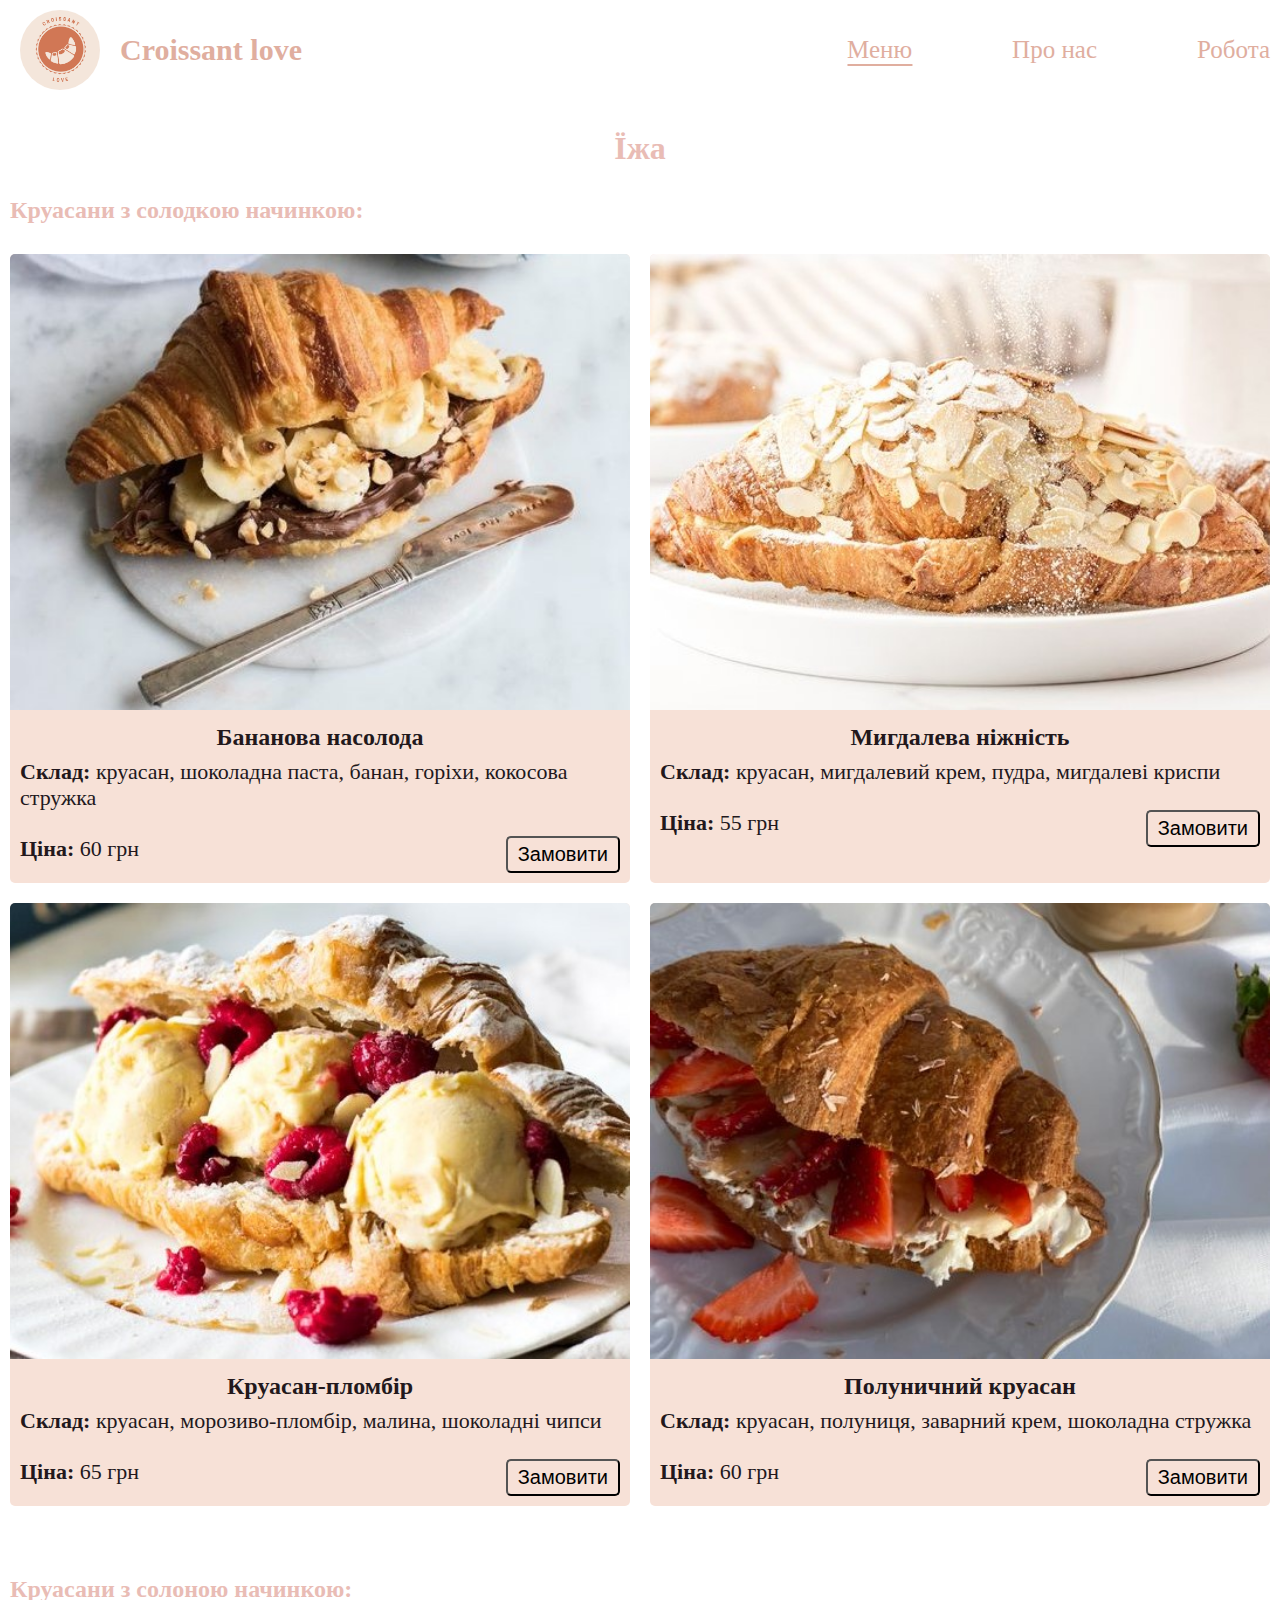
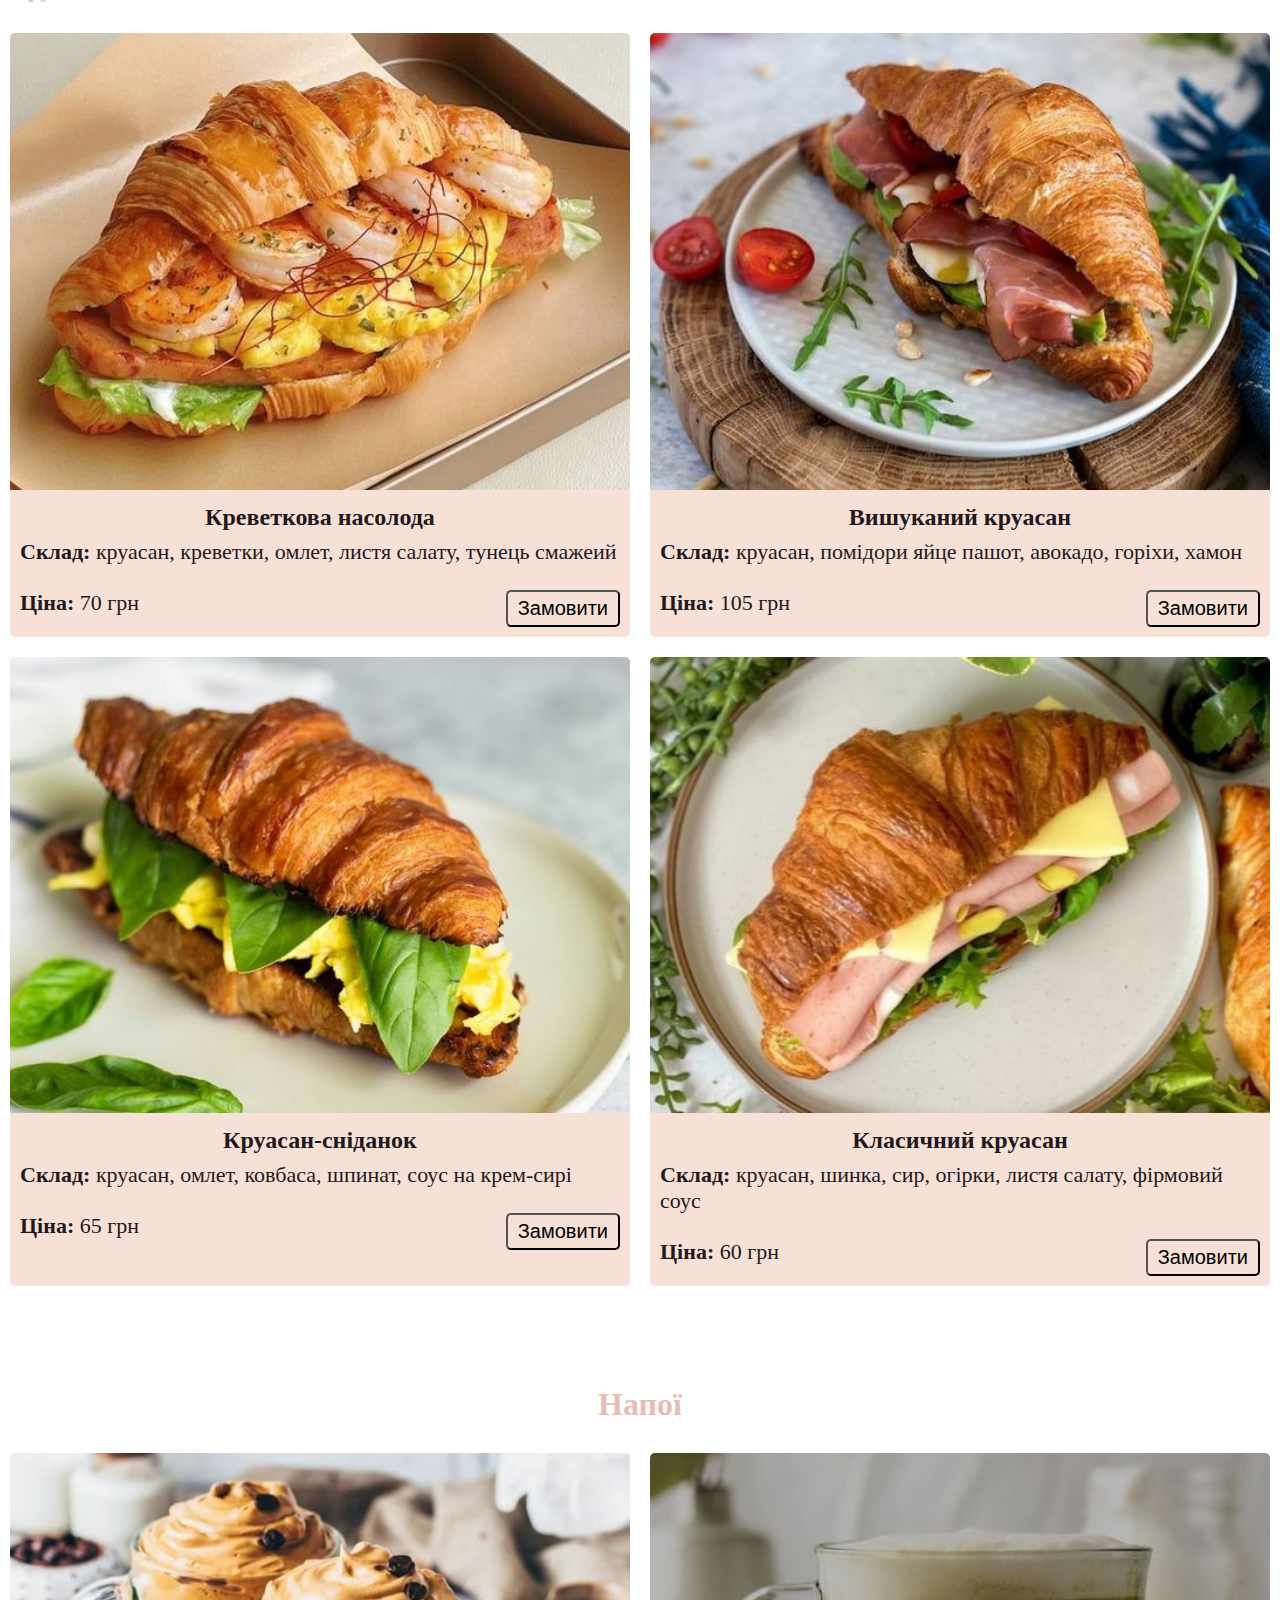
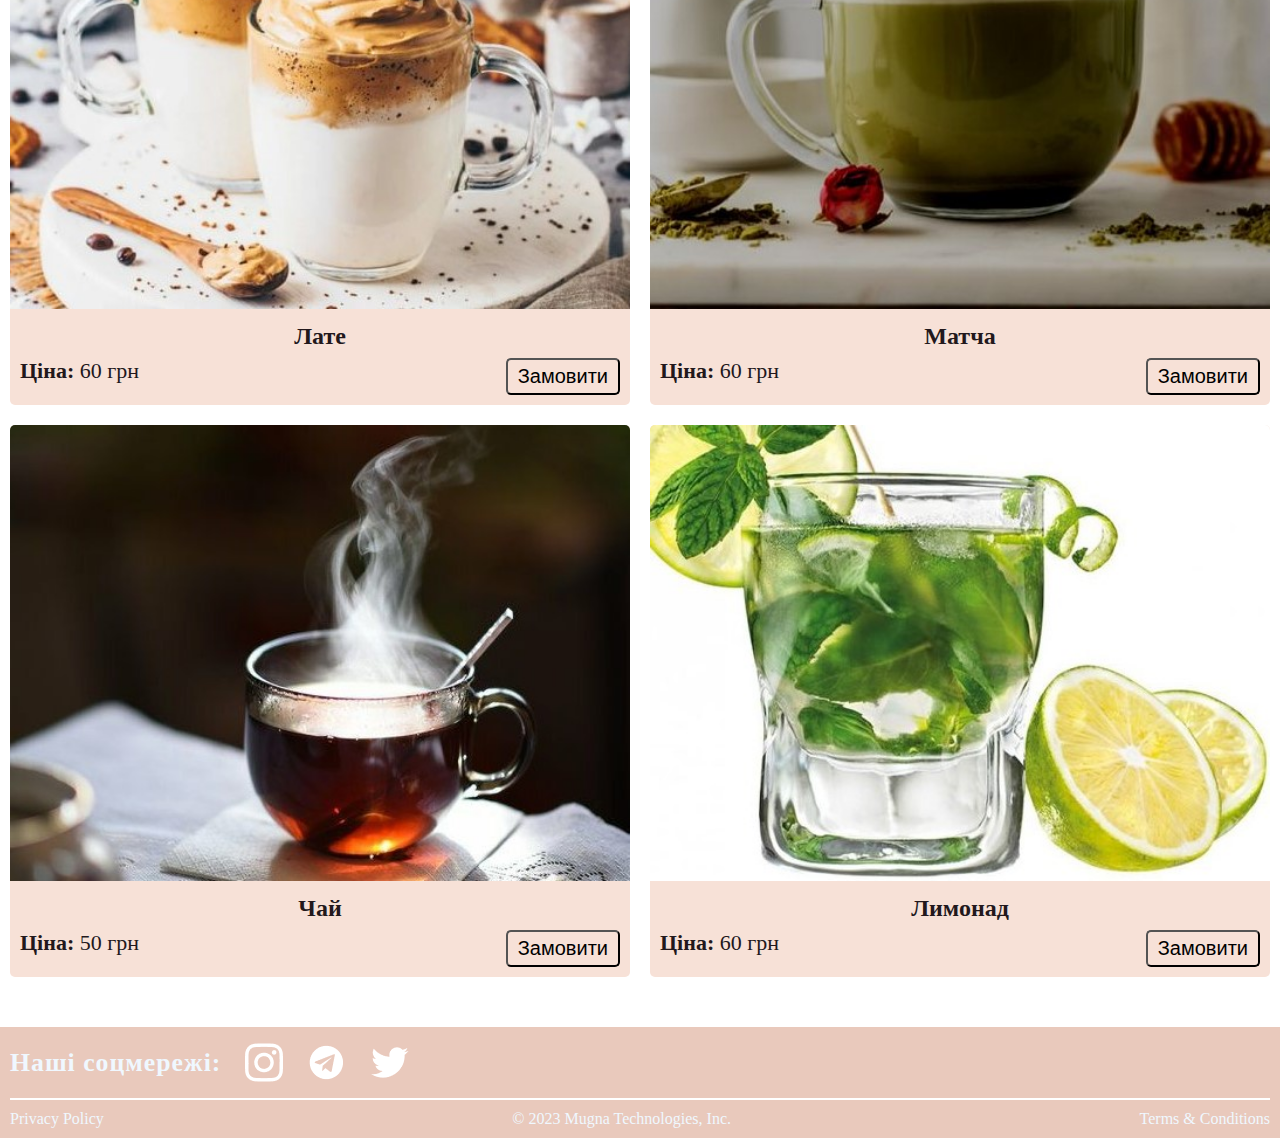
==== index.html @ 500da3ea "Added menu page" ====
<!DOCTYPE html>
<html lang="en">
<head>
    <meta charset="UTF-8">
    <meta name="viewport" content="width=device-width, initial-scale=1.0">
    <title>Document</title>
    <link rel="stylesheet" href="style.css">
</head>
<body>
    <nav class="navbar">
        <div class="navbar_container">
            <div class="logo">
                <img class="logo_img" src="./img/Croissant love.png" alt="logo">
                <p class="logo_text">Croissant love</p>
            </div>
            <input type="checkbox" class="input_burger"  id="burger" />
                <label class="burger" for="burger">
                  <span></span>
                  <span></span>
                  <span></span>
                </label>
                <div class="container_list">
            <ul class="navbar_list">
                <li class="list_item"><a href="./index.html" class="list_link active">Меню</a></li>
                <li class="list_item"><a href="./index2.html" class="list_link">Про нас</a></li>
                <li class="list_item"><a href="./index3.html" class="list_link">Робота</a></li>
            </ul>
            </div>
        </div>
    </nav>
    <div class="wrapper">
      <h1 class="title_wrapper">Їжа</h1>
        <div class="wrapper_container">
         <div class="first_part">
            <h2 class="title_first_part">Круасани з солодкою начинкою:</h2>
            <div class="grid">
                <div class="grid_element">
                    <img class="element_img" src="./img/banana.jpg" alt="Croissant with banana">
                    <div class="element_text">
                    <h2 class="title_element">Бананова насолода</h2>
                    <p class="subtitle_element"><b>Склад:</b> круасан, шоколадна паста, банан, горіхи, кокосова стружка</p>
                    <div class="price_wrapper">
                       <p class="price_element"><b>Ціна:</b> 60 грн</p>
                       <button class="btn_element">Замовити</button>
                    </div>
                    </div>
                </div>
                <div class="grid_element">
                    <img class="element_img" src="./img/almond.jpg" alt="Croissant with almond">
                    <div class="element_text">
                    <h2 class="title_element">Мигдалева ніжність</h2>
                    <p class="subtitle_element"><b>Склад:</b> круасан, мигдалевий крем, пудра, мигдалеві криспи</p>
                    <div class="price_wrapper">
                        <p class="price_element"><b>Ціна:</b> 55 грн</p>
                        <button class="btn_element">Замовити</button>
                    </div>
                    </div>
                </div>
                <div class="grid_element">
                    <img class="element_img" src="./img/raspberry.jpg" alt="Croissant with raspberry">
                    <div class="element_text">
                    <h2 class="title_element">Круасан-пломбір</h2>
                    <p class="subtitle_element"><b>Склад:</b> круасан, морозиво-пломбір, малина, шоколадні чипси</p>
                    <div class="price_wrapper">
                        <p class="price_element"><b>Ціна:</b> 65 грн</p>
                        <button class="btn_element">Замовити</button>
                    </div>
                    </div>
                </div>
                <div class="grid_element">
                    <img class="element_img" src="./img/strawberry.jpg" alt="Croissant with strawberry">
                    <div class="element_text">
                    <h2 class="title_element">Полуничний круасан</h2>
                    <p class="subtitle_element"><b>Склад:</b> круасан, полуниця, заварний крем, шоколадна стружка</p>
                    <div class="price_wrapper">
                        <p class="price_element"><b>Ціна:</b> 60 грн</p>
                        <button class="btn_element">Замовити</button>
                    </div>
                    </div>
                </div>
            </div>
         </div>
         <div class="second_part">
            <h2 class="title_second_part">Круасани з солоною начинкою:</h2>
            <div class="grid">
                <div class="grid_element">
                    <img class="element_img" src="./img/shrimp.jpg" alt="Croissant with shrimp">
                    <div class="element_text">
                    <h2 class="title_element">Креветкова насолода</h2>
                    <p class="subtitle_element"><b>Склад:</b> круасан, креветки, омлет, листя салату, тунець смажеий</p>
                    <div class="price_wrapper">
                       <p class="price_element"><b>Ціна:</b> 70 грн</p>
                       <button class="btn_element">Замовити</button>
                    </div>
                    </div>
                </div>
                <div class="grid_element">
                    <img class="element_img" src="./img/ham.jpg" alt="Croissant with ham">
                    <div class="element_text">
                    <h2 class="title_element">Вишуканий круасан</h2>
                    <p class="subtitle_element"><b>Склад:</b> круасан, помідори яйце пашот, авокадо, горіхи, хамон</p>
                    <div class="price_wrapper">
                        <p class="price_element"><b>Ціна:</b> 105 грн</p>
                        <button class="btn_element">Замовити</button>
                    </div>
                    </div>
                </div>
                <div class="grid_element">
                    <img class="element_img" src="./img/breakfast.jpg" alt="Croissant-breakfast">
                    <div class="element_text">
                    <h2 class="title_element">Круасан-сніданок</h2>
                    <p class="subtitle_element"><b>Склад:</b> круасан, омлет, ковбаса, шпинат, соус на крем-сирі</p>
                    <div class="price_wrapper">
                        <p class="price_element"><b>Ціна:</b> 65 грн</p>
                        <button class="btn_element">Замовити</button>
                    </div>
                    </div>
                </div>
                <div class="grid_element">
                    <img class="element_img" src="./img/sandwich.jpg" alt="Croissant-sandwich">
                    <div class="element_text">
                    <h2 class="title_element">Класичний круасан</h2>
                    <p class="subtitle_element"><b>Склад:</b> круасан, шинка, сир, огірки, листя салату, фірмовий соус</p>
                    <div class="price_wrapper">
                        <p class="price_element"><b>Ціна:</b> 60 грн</p>
                        <button class="btn_element">Замовити</button>
                    </div>
                    </div>
                </div>
            </div>
         </div>
         <div class="third_part">
            <h1 class="title_third_part">Напої</h1>
            <div class="grid">
                <div class="grid_element">
                    <img class="element_img" src="./img/latte.jpg" alt="latte">
                    <div class="element_text">
                    <h2 class="title_element">Лате</h2>
                    <div class="price_wrapper">
                       <p class="price_element"><b>Ціна:</b> 60 грн</p>
                       <button class="btn_element">Замовити</button>
                    </div>
                    </div>
                </div>
                <div class="grid_element">
                    <img class="element_img" src="./img/matcha.jpg" alt="matcha">
                    <div class="element_text">
                    <h2 class="title_element">Матча</h2>
                    <div class="price_wrapper">
                        <p class="price_element"><b>Ціна:</b> 60 грн</p>
                        <button class="btn_element">Замовити</button>
                    </div>
                    </div>
                </div>
                <div class="grid_element">
                    <img class="element_img" src="./img/tea.jpg" alt="tea">
                    <div class="element_text">
                    <h2 class="title_element">Чай</h2>
                    <div class="price_wrapper">
                        <p class="price_element"><b>Ціна:</b> 50 грн</p>
                        <button class="btn_element">Замовити</button>
                    </div>
                    </div>
                </div>
                <div class="grid_element">
                    <img class="element_img" src="./img/lemonade.jpg" alt="lemonade">
                    <div class="element_text">
                    <h2 class="title_element">Лимонад</h2>
                    <div class="price_wrapper">
                        <p class="price_element"><b>Ціна:</b> 60 грн</p>
                        <button class="btn_element">Замовити</button>
                    </div>
                    </div>
                </div>
            </div>
         </div>
        </div>
    </div>
    <footer class="footer">
        <div class="footer_container">
            <div class="social_box">
            <h3 class="social">Наші соцмережі:</h3>
            <img src="./img/instagram.png" alt="instagram">
            <img src="./img/telegram.png" alt="telegram">
            <img src="./img/twitter.png" alt="twitter">
            </div>
            <hr>
            <div class="privacy_box">
                <span>Privacy Policy</span>
                <span>© 2023 Mugna Technologies, Inc.</span>
                <span>Terms &amp; Conditions</span>
            </div>
        </div>
    </footer>
    <script src="./script.js"></script>
</body>
</html>
---- style.css ----
*,
*::before,
*::after {
  box-sizing: border-box;
  padding: 0;
  margin: 0;
}

html {
    font-size: 16px;
    font-family: cursive;
}

body{
position: relative;
}

a,
h1,
h2,
h3,
h4,
h5,
h6,
ul,
ol,
p {
  text-decoration: none;
  margin: 0;
}

.navbar_container{
    display: flex;
    align-items: center;
    justify-content: space-between;
    width: 100%;
    max-width: 1320px;
    margin: 0 auto;
    padding: 0px 10px;
    max-height: 130px;
}

.container_list{
height: auto;
}

.logo_img{
border-radius: 100%;
max-width: 80px;
margin: 10px 0px 10px 10px;
}

.logo{
display: flex;
align-items: center;
gap: 20px;
}

.logo_text{
font-size: 30px;
font-weight: 600;
color: rgb(224, 174, 159);
}

.navbar_list{
    list-style-type: none;
    display: flex;
    justify-content: center;
    gap: 100px;
    align-items: center;
}

.list_link{
    color: rgb(224, 174, 159);
    font-size: 25px;
    max-height: max-content;
    position: relative;
    display: inline-block;
}

.list_link::after {
    content: ""; 
    position: absolute;
    left: 50%;
    bottom: -2px; 
    width: 0;
    height: 2px;
    background-color: rgb(224, 174, 159);
    transition: width 0.3s linear;
    transform: translateX(-50%);
}

.list_link:hover::after {
    width: 100%;
}

.list_link:hover::after,
.list_link.active::after {
    width: 100%;
}


.burger {
    position: relative;
    width: 24px;
    height: 21px;
    background: transparent;
    cursor: pointer;
    display: none;
}

.input_burger {
 opacity: 0;
 height: 0px;
 overflow: hidden;
 width: 0px;
}

.burger span {
    display: block;
    position: absolute;
    height: 2px;
    width: 100%;
    background: rgb(224, 174, 159);;
    transition: 0.3s ease-in-out;
}
  
.burger span:nth-of-type(1) {
    top: 0px;
    transform-origin: right center;
}
  
.burger span:nth-of-type(2) {
    top: 50%;
    transform: translateY(-50%);
    transform-origin: left center;
}
  
.burger span:nth-of-type(3) {
    top: 100%;
    transform-origin: left center;
    transform: translateY(-100%);
}
  
.wrapper_container{
    width: 100%;
    max-width: 1320px;
    margin: 0 auto;
    padding: 0px 10px;
}

.title_wrapper{
text-align: center;
}

.grid{
display: grid;
grid-template-columns: repeat(auto-fill, minmax(310px, 1fr));
gap: 20px;
}

.grid_element{
    background-color:  #f7e1d7;
    border-radius: 5px;
}

.element_text{
padding: 10px;
display: flex;
flex-direction: column;
color:#22181c;
}

.btn_element{
align-self:flex-end;
}

.title_element{
text-align: center;
margin-bottom: 8px;
}

.title_wrapper{
    color: #e9bcb5;
}

.subtitle_element{
font-size: 22px;
margin-bottom: 25px
}

.second_part{
margin-top: 70px;
}

.title_third_part{
 color: #e9bcb5;
 text-align: center;
 margin-bottom: 30px;
}

.third_part{
margin-top: 100px;
}

.price_element{
font-size: 22px;
}

.price_wrapper{
display: flex;
justify-content: space-between;
}

.btn_element{
padding-block: 5px;
padding-inline: 10px;
font-size: 20px;
border-radius: 5px;
border-color:black;
background-color: #f7e1d7;
cursor: pointer;
}

.element_img{
max-width: 100%;
border-top-right-radius: 5px;
border-top-left-radius: 5px;
}

.wrapper{
margin-top: 30px;
}

.title_first_part,.title_second_part{
margin-block: 30px;
color: #e9bcb5;
}

.footer_container{
    width: 100%;
    max-width: 1320px;
    margin: 0 auto;
    padding: 0px 10px;
}

.footer{
background-color:#e9c9bc;
margin-top: 50px;
}

.social_box{
display: flex;
align-items: center;
color: aliceblue;
max-width: 400px;
justify-content: space-between;
font-size: 22px;
padding-block: 15px;
letter-spacing: 1px;
}

.privacy_box > span, .social_box > img{
cursor: pointer;
}

hr{
background-color: white;
height: 2px;
border: none;
}

.privacy_box{
display: flex;
justify-content: space-between;
padding-block: 10px;
color: aliceblue;
}

@media (max-width: 1320.98px){
    .grid{
        grid-template-columns: repeat(auto-fill, minmax(420px, 1fr));
    }

    .element_img{
    width: 100%;
    }
}

@media (max-width: 1024.98px){
    .list_item{
     font-size: 22px;
    }
    .navbar_list{
    gap: 50px ;
    }
    .logo_img{
    max-width: 60px;
    }
    .logo_text{
    font-size: 25px;
    }

    .grid{
        grid-template-columns: repeat(auto-fill, minmax(395px, 1fr));
    }

}

@media (max-width: 768.98px){
    .burger {
        display: block;
    }

    .title_gradient, .text_gradient{
        font-size: 30px;
        }
        .gradient_container{
            padding: 100px 70px;
        }
    .input_burger:checked ~ .burger > span:nth-of-type(1){
        transform: rotate(45deg);
    }

    .container_list{
        overflow: hidden;
        position: absolute;
        width: 100%;
        top:80px;
        height:0px;
        transition: all 0.4s linear;
    }
  
    .navbar_list{
        flex-direction: column;
        background-color:antiquewhite;
        gap: 30px;
        width: 100%;
        height: 250px;
    }
    
    .navbar_container{
    padding-left: 0px;
    }

    .logo{
    gap: 10px;
    }
}

@media (max-width: 425.98px){
.title_first_part{
font-size: 18-px;
}

.subtitle_element{
font-size: 18px;
}

.price_element{
font-size: 20px;
}

.grid{
    grid-template-columns: repeat(auto-fill, minmax(300px, 1fr));
}
}

.input_burger:checked  ~ .container_list{
    height: 250px;
}
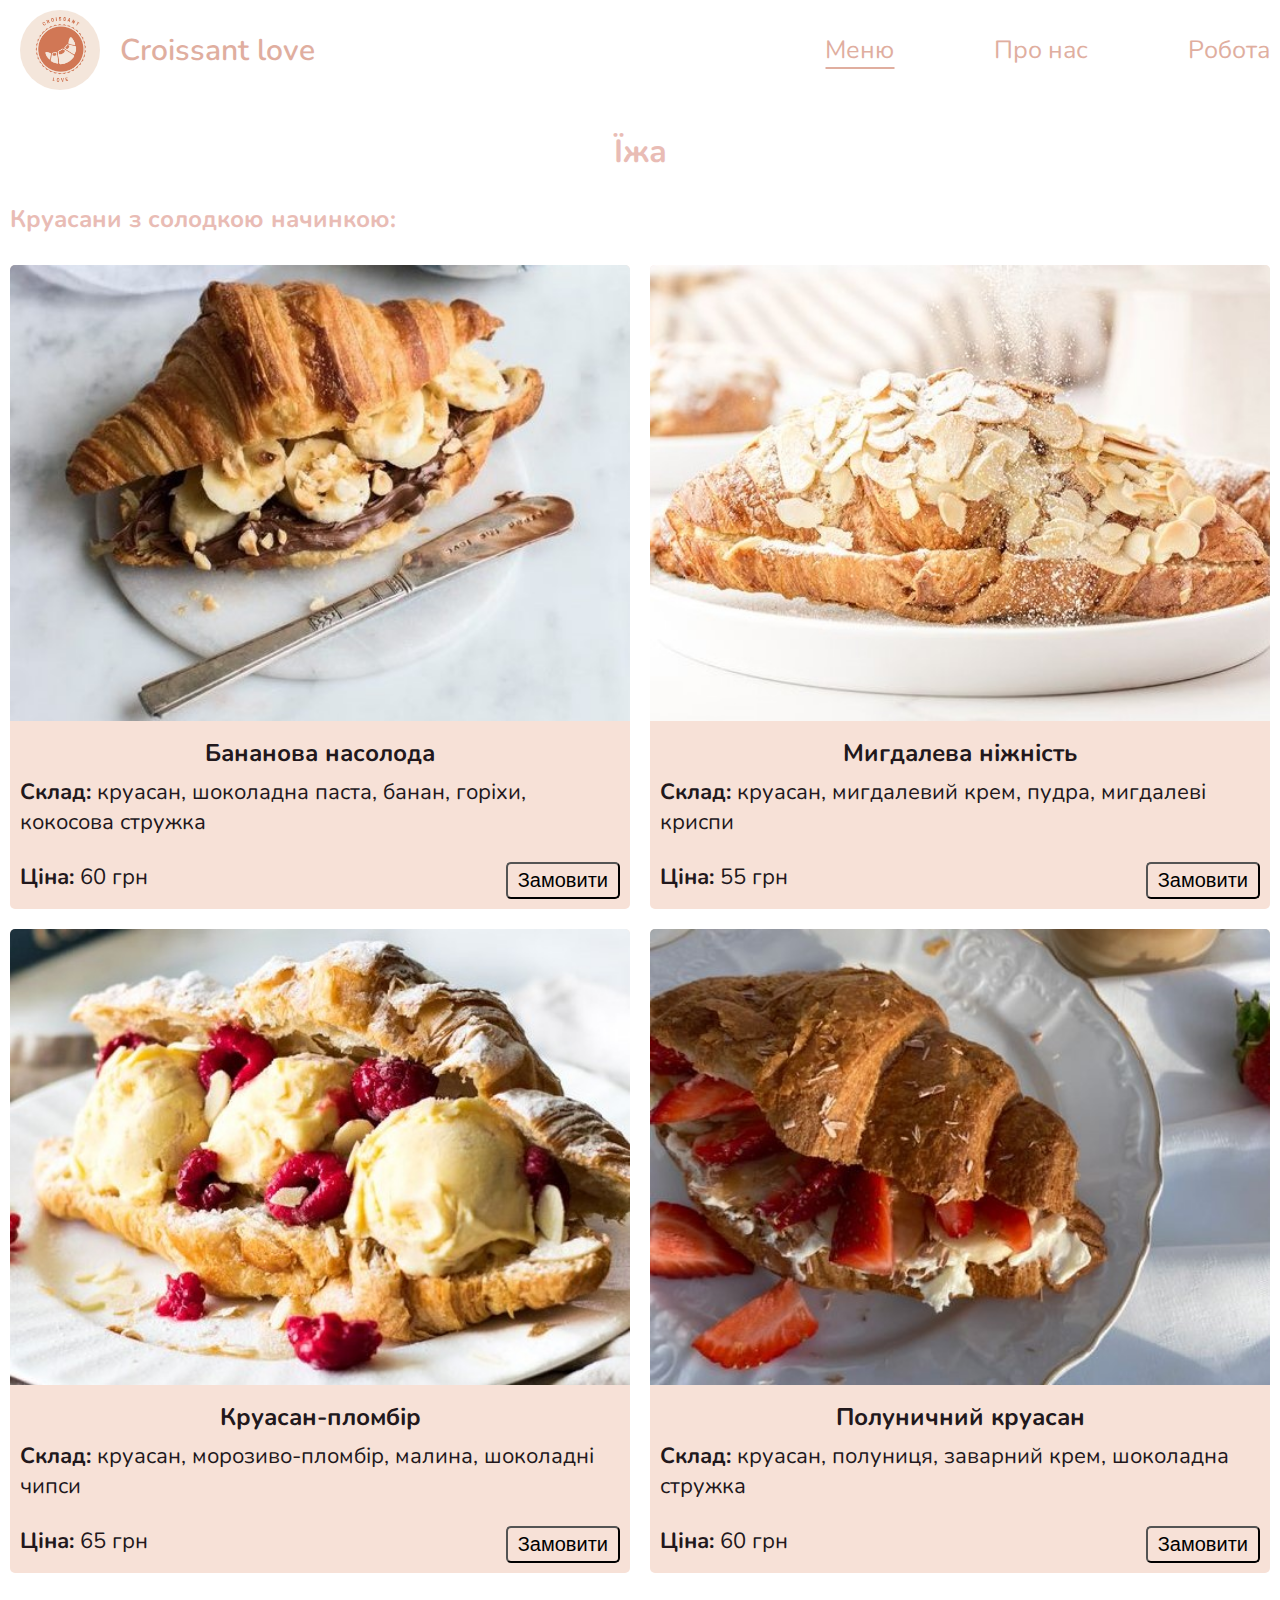
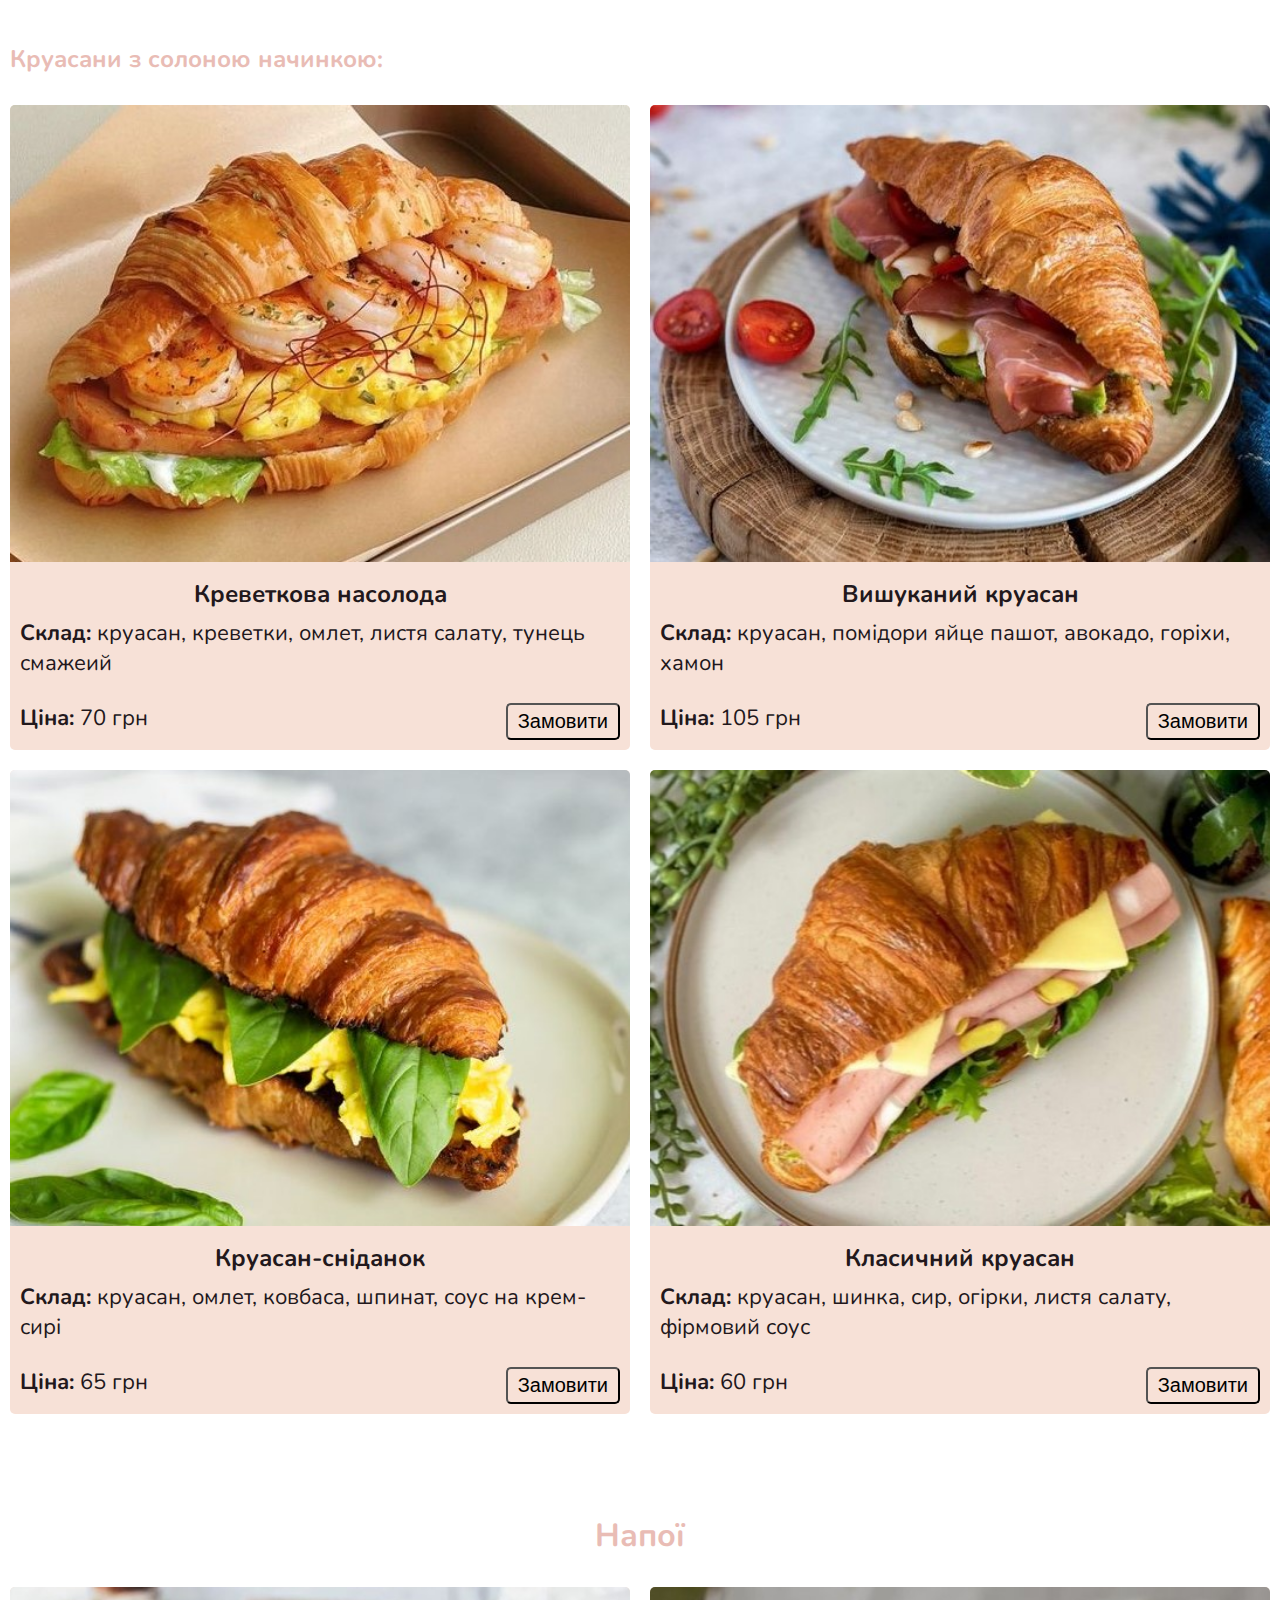
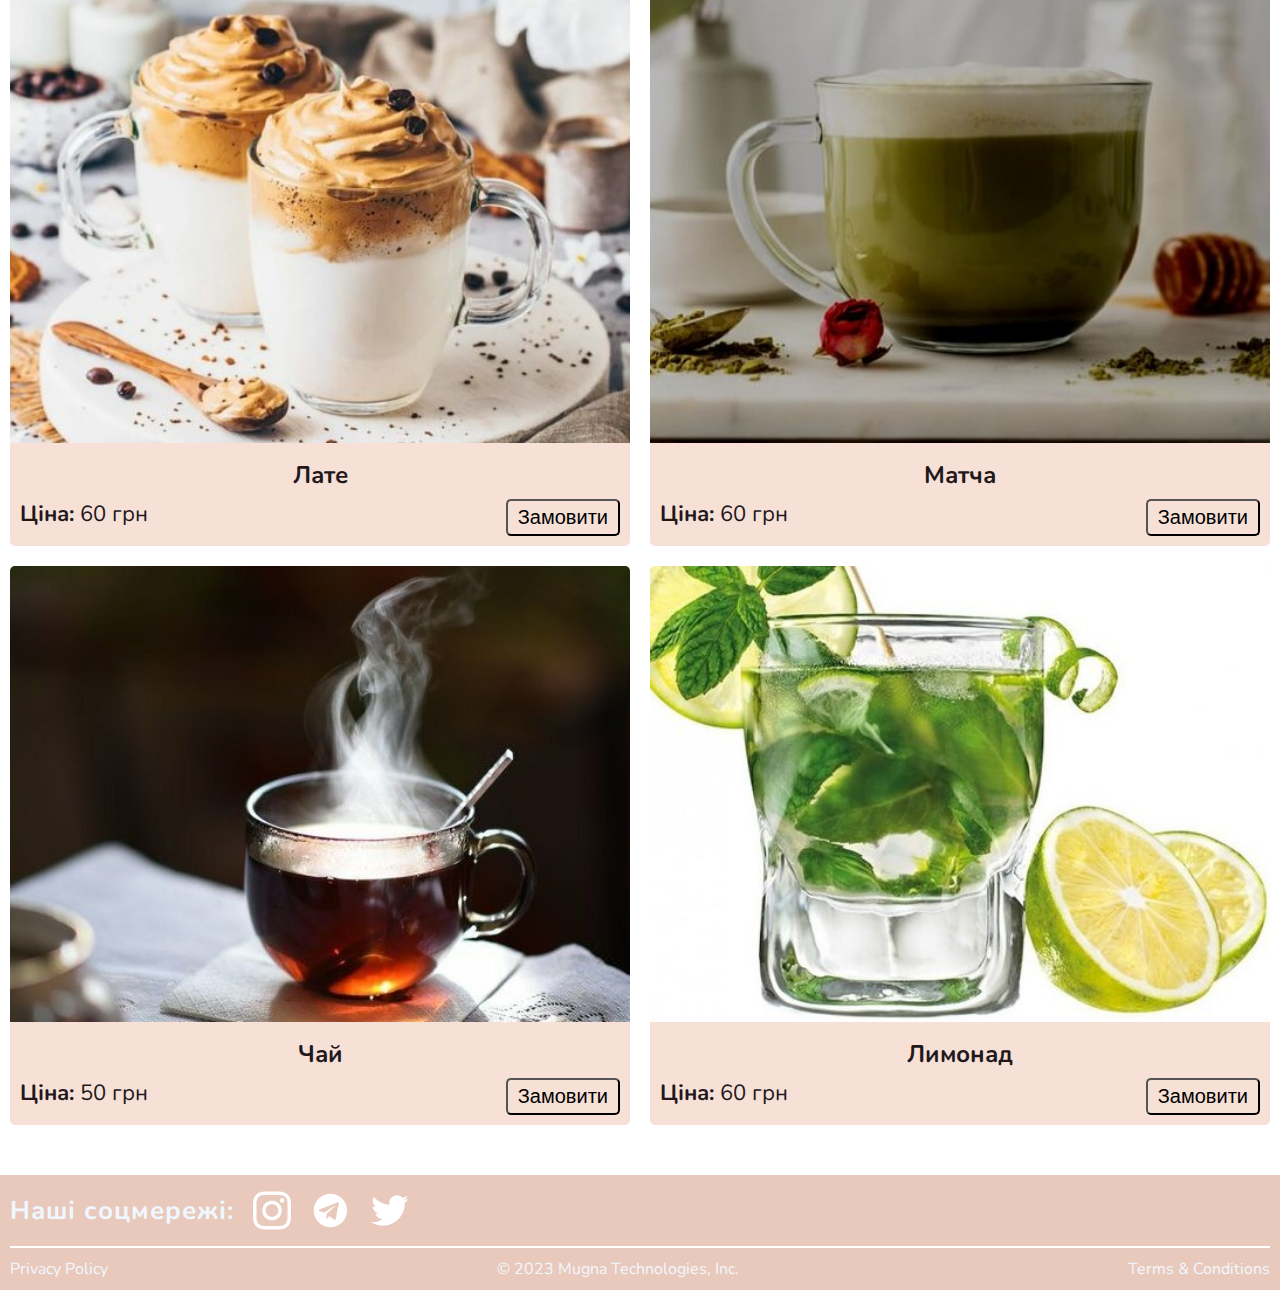
==== commit e73f8adf: "Fixed footer, added fonts" ====
--- a/index.html
+++ b/index.html
@@ -5,6 +5,9 @@
     <meta name="viewport" content="width=device-width, initial-scale=1.0">
     <title>Document</title>
     <link rel="stylesheet" href="style.css">
+    <link rel="preconnect" href="https://fonts.googleapis.com">
+<link rel="preconnect" href="https://fonts.gstatic.com" crossorigin>
+<link href="https://fonts.googleapis.com/css2?family=Nunito:ital,wght@0,200;0,300;0,400;0,500;0,600;0,700;0,800;0,900;0,1000;1,200;1,300;1,400;1,500;1,600;1,700;1,800;1,900;1,1000&display=swap" rel="stylesheet">
 </head>
 <body>
     <nav class="navbar">
--- a/style.css
+++ b/style.css
@@ -8,7 +8,7 @@
 
 html {
     font-size: 16px;
-    font-family: cursive;
+    font-family: Nunito;
 }
 
 body{
@@ -346,6 +346,19 @@
     .logo{
     gap: 10px;
     }
+
+    .social_box > img{
+    max-width: 30px;
+    }
+
+    .social{
+    font-size: 23px;
+    }
+
+    .privacy_box {
+   flex-direction: column;
+   gap: 7px;
+    }
 }
 
 @media (max-width: 425.98px){
@@ -364,6 +377,16 @@
 .grid{
     grid-template-columns: repeat(auto-fill, minmax(300px, 1fr));
 }
+
+.social_box > img{
+    max-width: 25px;
+}
+
+.social{
+    font-size: 20px;
+}
+
+
 }
 
 .input_burger:checked  ~ .container_list{
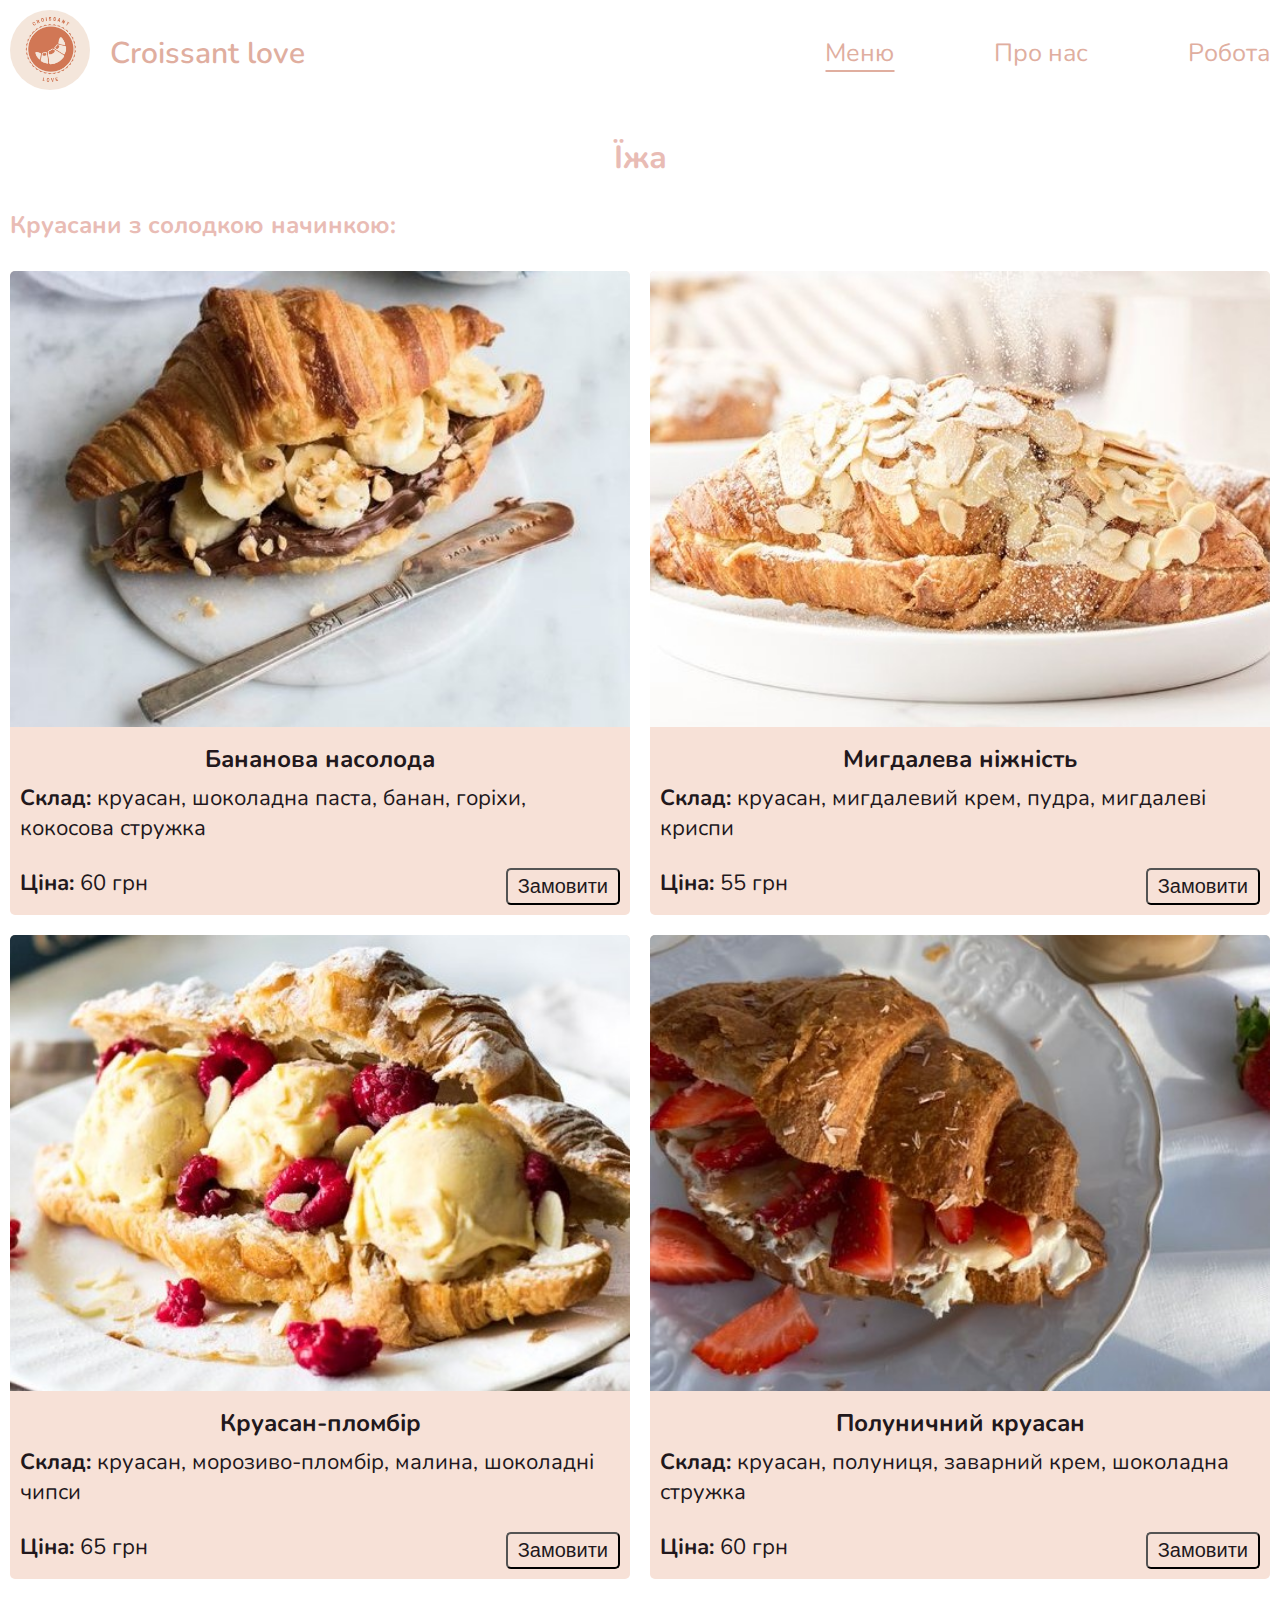
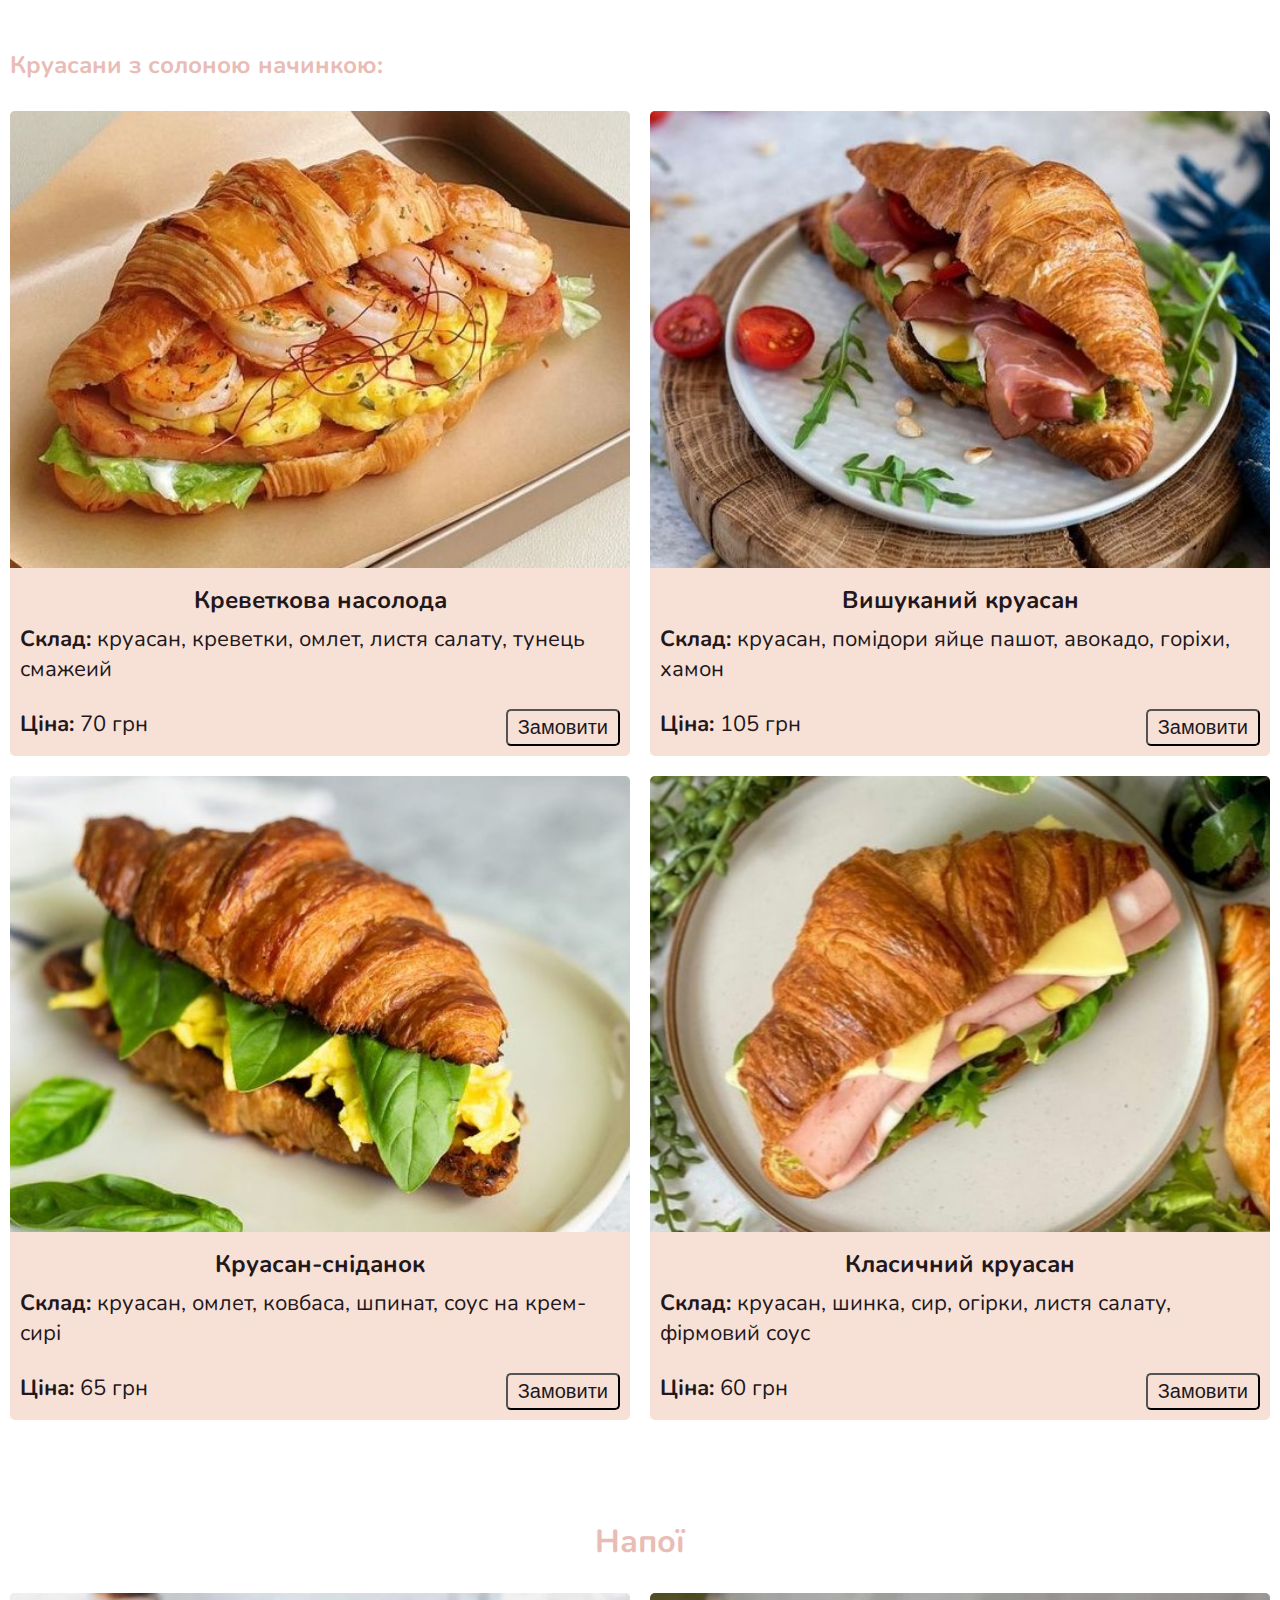
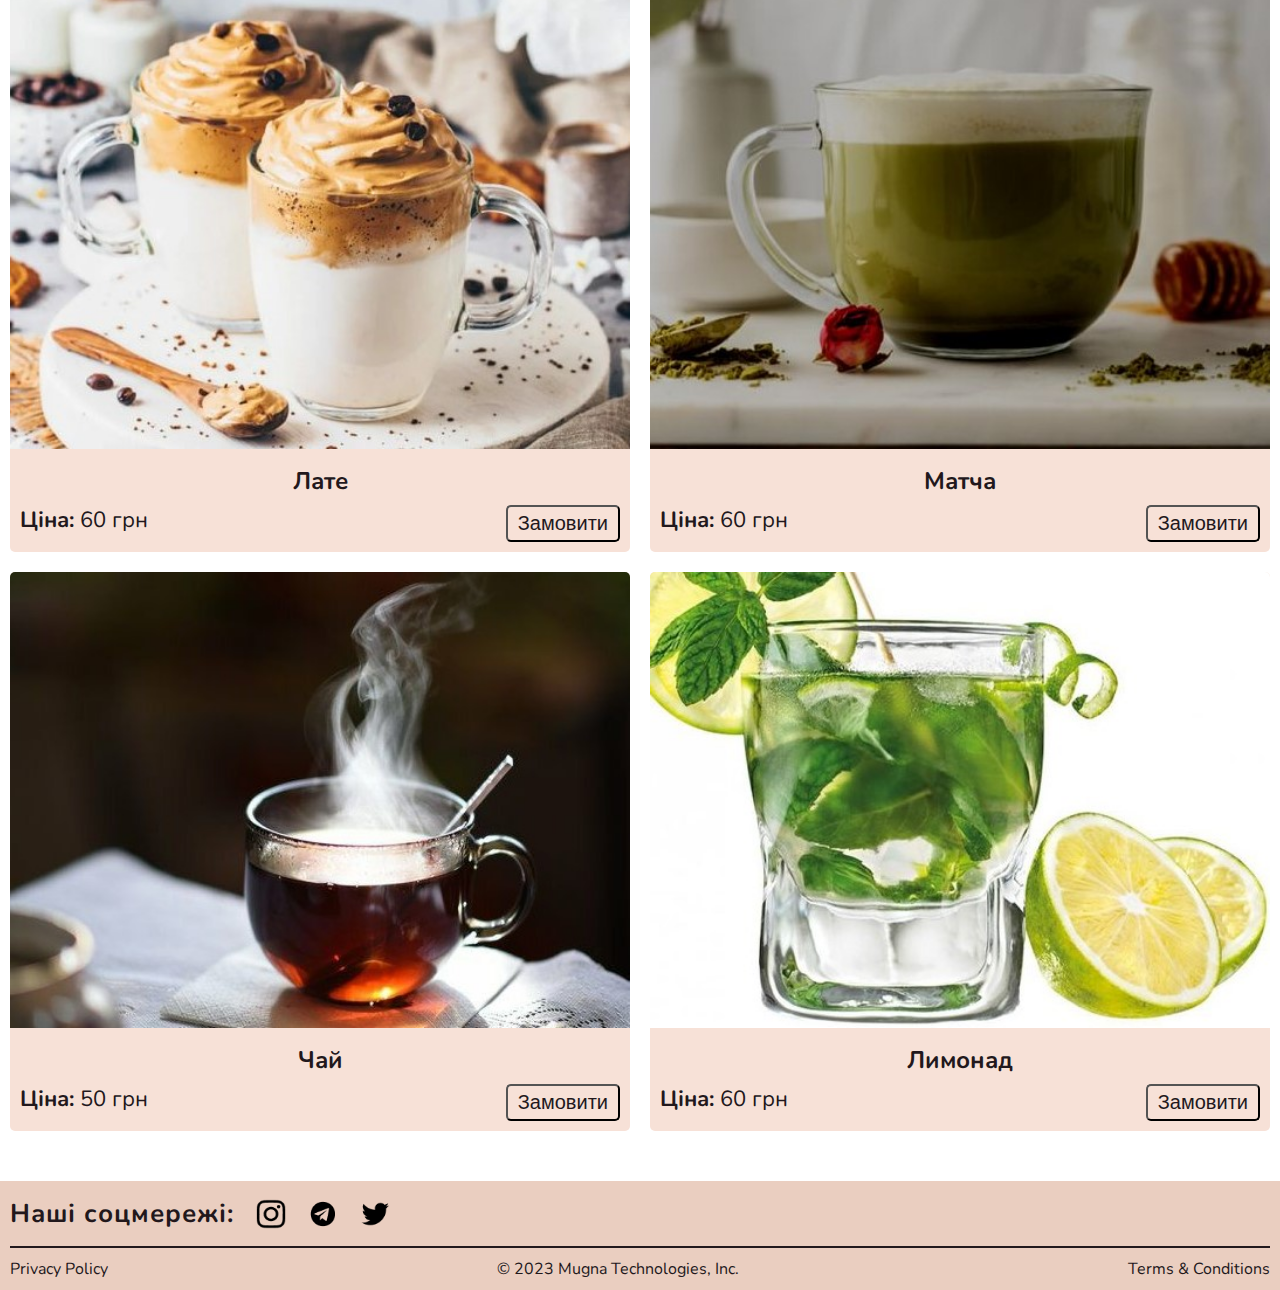
==== commit 668a5f98: "Added modal window" ====
--- a/index.html
+++ b/index.html
@@ -13,7 +13,7 @@
     <nav class="navbar">
         <div class="navbar_container">
             <div class="logo">
-                <img class="logo_img" src="./img/Croissant love.png" alt="logo">
+                <a href="./index.html"><img class="logo_img" src="./img/Croissant love.png" alt=""></a>
                 <p class="logo_text">Croissant love</p>
             </div>
             <input type="checkbox" class="input_burger"  id="burger" />
--- a/style.css
+++ b/style.css
@@ -36,7 +36,7 @@
     width: 100%;
     max-width: 1320px;
     margin: 0 auto;
-    padding: 0px 10px;
+    padding: 10px 10px;
     max-height: 130px;
 }
 
@@ -47,13 +47,13 @@
 .logo_img{
 border-radius: 100%;
 max-width: 80px;
-margin: 10px 0px 10px 10px;
 }
 
 .logo{
 display: flex;
 align-items: center;
 gap: 20px;
+cursor: pointer;
 }
 
 .logo_text{
@@ -171,9 +171,6 @@
 color:#22181c;
 }
 
-.btn_element{
-align-self:flex-end;
-}
 
 .title_element{
 text-align: center;
@@ -220,9 +217,14 @@
 border-color:black;
 background-color: #f7e1d7;
 cursor: pointer;
-}
-
-.element_img{
+color: #22181c;
+}
+
+.btn_element:hover{
+    background-color: #dcbbab;
+}
+
+.element_img, .staff_img{
 max-width: 100%;
 border-top-right-radius: 5px;
 border-top-left-radius: 5px;
@@ -244,16 +246,22 @@
     padding: 0px 10px;
 }
 
+.social_box > img{
+filter: invert(1);
+width: 30px;
+height: 30px;
+}
+
 .footer{
-background-color:#e9c9bc;
+background-color:#eacec0;
 margin-top: 50px;
 }
 
 .social_box{
 display: flex;
 align-items: center;
-color: aliceblue;
-max-width: 400px;
+color: #22181c;
+max-width: 380px;
 justify-content: space-between;
 font-size: 22px;
 padding-block: 15px;
@@ -265,7 +273,7 @@
 }
 
 hr{
-background-color: white;
+background-color: #22181c;
 height: 2px;
 border: none;
 }
@@ -274,7 +282,266 @@
 display: flex;
 justify-content: space-between;
 padding-block: 10px;
-color: aliceblue;
+color: #22181c;
+}
+
+.photo {
+    position: relative;
+    text-align: center;
+    width: 100%;
+    height: 100%;
+}
+
+.img_photo {
+    width: 100%;
+    height: 100%;
+}
+
+.text_photo{
+position: absolute;
+top: 50%;
+left: 50%;
+transform: translate(-50%, -50%);
+font-size: 100px;
+text-align: center;
+max-width: 620px;
+backdrop-filter: blur(15px);
+color:#e9c9bc;
+line-height: 107%;
+padding: 5px;
+-webkit-backdrop-filter: blur(15px);
+}
+
+.location_container{
+    width: 100%;
+    max-width: 1320px;
+    margin: 0 auto;
+    padding: 0px 10px;
+    margin-top: 40px;
+}
+
+.location_text{
+text-align: center;
+font-size: 45px;
+margin-bottom: 45px;
+color: #e9c9bc;
+}
+
+.element_list{
+font-size: 30px;
+}
+
+.box_list{
+list-style-type: none;
+padding: 0;
+}
+
+.element_list::before {
+    content: "\25A0";
+    color:#e9c9bc;
+    font-size: 45px;
+    margin-right: 5px;
+}
+
+.element_list > a{
+cursor: pointer;
+color: #e9bcb5;
+}
+
+.stafff_container{
+    width: 100%;
+    max-width: 1320px;
+    margin: 0 auto;
+    padding: 0px 10px;
+    margin-top: 50px;
+}
+
+.staff_element{
+background-color:#e9c9bc;
+border-radius: 5px;
+}
+
+.title_staff{
+text-align: center;
+color: #22181c;
+font-size: 28px;
+padding-bottom: 10px;
+}
+
+.text_grid{
+padding: 8px;
+}
+
+.subtitle_staff{
+color: #22181c;
+font-size: 22px;
+}
+
+.staff_text{
+text-align: center;
+font-size: 50px;
+color: #e9c9bc;
+margin-bottom: 35px;
+}
+
+.grid_staff{
+    display: grid;
+    grid-template-columns: repeat(auto-fill, minmax(310px, 1fr));
+    gap: 10px;
+}
+
+.work_container{
+    width: 100%;
+    max-width: 1320px;
+    margin: 0 auto;
+    padding: 0px 10px;
+    margin-top: 20px;
+}
+
+.work_text{
+text-align: center;
+color:#e9bcb5;
+font-size: 45px;
+}
+
+.job_list, .offer_list{
+font-size: 30px;
+color: #e9bcb5;
+list-style-type: none;
+margin-block: 20px;
+}
+
+.job_list > li::before, .offer_list > li::before {
+    content: "\25A0";
+    color:#e9c9bc;
+    font-size: 35px;
+    margin-right: 5px;
+}
+
+.requirements{
+font-size: 35px;
+margin-top: 15px;
+color:#22181c;
+background-color:  #f7e4dc;
+padding-inline: 5px;
+}
+
+.apply_now{
+margin-top: 50px;
+text-align: center;
+}
+
+.apply_text{
+    text-align: center;
+    font-size: 35px;
+    color:#22181c;
+}
+
+#myBtn{
+padding: 20px;
+background-color: #f7e1d7;
+margin-top: 50px;
+font-size: 30px;
+border: 2px solid #22181c;
+color: #22181c;
+cursor: pointer;
+}
+
+#myBtn:hover{
+background-color: #dcbbab;
+}
+
+.modal{
+display: none;
+position: fixed;
+z-index: 999;
+left: 0;
+top: 0;
+width: 100%;
+height: 100vh;
+overflow: auto;
+background-color: rgba(0,0,0,0.7);
+}
+
+.modal_content{
+background-color:#f8f2f0;
+margin: 15% auto;
+padding: 20px 20px 30px 20px;
+width: 470px;
+display: flex;
+border-radius: 10px;
+flex-direction: column;
+}
+
+.close{
+color: #aaa;
+font-size: 28px;
+font-weight: bold;
+align-self: flex-end;
+}
+
+.input_three{
+    display: flex;
+    flex-direction: column;
+    gap: 20px;
+    justify-content: center;
+    align-items: center;
+  }
+  
+  .input_box {
+    position: relative;
+    width: 360px;
+  }
+  .input_box img {
+    position: absolute;
+    left:5%;
+    top: 50%;
+    transform: translateY(-50%);
+    height: 24px;
+    width: 24px;
+  }
+  
+  .input_box input {
+    border-radius: 10px;
+    background: white;
+    font-size: 18px;
+    font-weight: 500;
+    height: 60px;
+    color:#ecc7b9;
+    width: 100%;
+    padding-left: 15%;
+    border: 3px;
+  }
+  
+  .input_box label {
+    position: absolute;
+    top: 50%;
+    left: 15%;
+    transform: translateY(-50%);
+    pointer-events: none;
+    opacity: 0.5;
+    font-weight: 500;
+    color:#22181c;
+  }
+  
+  .input_box input:focus,
+  .input_box input:valid{
+    outline-color:#e9bcb5;
+  }
+  
+  .input_box input:focus ~ label,
+  .input_box input:valid ~ label {
+   z-index: -1;
+  }
+
+.btn_modal{
+align-self: flex-end;
+margin-top: 35px;
+padding: 10px;
+border-radius: 5px;
+font-size: 14px;
+background-color: #f7e1d7;
+border: 1px solid #22181c;
 }
 
 @media (max-width: 1320.98px){
@@ -282,9 +549,20 @@
         grid-template-columns: repeat(auto-fill, minmax(420px, 1fr));
     }
 
+    .grid_staff{
+        grid-template-columns: repeat(auto-fill, minmax(430px, 1fr));
+    }
+
+
     .element_img{
     width: 100%;
     }
+
+    .text_photo{
+        font-size: 65px;
+        max-width: 430px;
+    }
+
 }
 
 @media (max-width: 1024.98px){
@@ -303,6 +581,61 @@
 
     .grid{
         grid-template-columns: repeat(auto-fill, minmax(395px, 1fr));
+    }
+
+    .grid_staff{
+        grid-template-columns: repeat(auto-fill, minmax(365px, 1fr));
+    }
+
+    .text_photo{
+    font-size: 50px;
+    max-width: 300px;
+    }
+
+    .location_text{
+    font-size: 35px;
+    margin-bottom: 30px;
+    }
+
+    .element_list{
+        font-size: 25px;
+    }
+        
+    .element_list::before {
+    font-size: 35px;
+    }
+
+    .title_staff{
+    font-size: 22px;
+    padding-bottom: 4px;
+    }
+
+    .subtitle_staff{
+    font-size: 18px;
+    }
+
+    .work_text{
+    font-size: 40px;
+    }
+
+    .requirements{
+    font-size: 25px;
+    }
+
+    .job_list, .offer_list{
+    font-size: 25px;
+    }
+
+    .apply_text{
+    font-size: 25px;
+    }
+
+    .btn_apply{
+    font-size: 25px;
+    }
+
+    .job_list > li::before, .offer_list > li::before{
+    font-size: 30px;
     }
 
 }
@@ -328,15 +661,16 @@
         width: 100%;
         top:80px;
         height:0px;
+        z-index: 999;
         transition: all 0.4s linear;
     }
   
     .navbar_list{
         flex-direction: column;
         background-color:antiquewhite;
-        gap: 30px;
+        gap: 40px;
         width: 100%;
-        height: 250px;
+        height: 350px;
     }
     
     .navbar_container{
@@ -346,6 +680,10 @@
     .logo{
     gap: 10px;
     }
+    
+    .logo_img{
+    margin-left: 10px;
+    }
 
     .social_box > img{
     max-width: 30px;
@@ -359,6 +697,79 @@
    flex-direction: column;
    gap: 7px;
     }
+    .text_photo{
+        font-size: 35px;
+        max-width: 200px;
+    }
+
+    .img_photo{
+        width: 100%;
+        height: 500px;
+        object-fit: none;
+    }
+
+    .location_text{
+        font-size: 23px;
+        margin-bottom: 20px;
+    }
+    
+    .element_list{
+         font-size: 20px;
+    }
+            
+    .element_list::before {
+        font-size: 25px;
+    }
+
+    .grid_staff{
+        grid-template-columns: 500px;
+        justify-content: center;
+    }
+
+    .work_text{
+    font-size: 30px;
+    }
+
+    .requirements, .job_list, .offer_list{
+    font-size: 20px;
+    }
+
+    .btn_apply{
+    font-size: 20px;
+    padding: 10px;
+    margin-top: 25px;
+    }
+
+    .apply_text{
+    font-size: 20px;
+    }
+
+    .job_list > li::before, .offer_list > li::before{
+        font-size: 20px;
+        align-self: center;
+        }
+}
+
+@media (max-width: 510.98px){
+    .grid_staff{
+        grid-template-columns: repeat(auto-fill, minmax(300px, 1fr));
+    }
+
+    .staff_text{
+    font-size: 30px;
+    }
+
+    .modal_content{
+    width: 380px;
+    }
+
+    .input_box{
+    width: 330px;
+    }
+
+    .btn_modal{
+    margin-top: 30px;
+    }
 }
 
 @media (max-width: 425.98px){
@@ -374,21 +785,82 @@
 font-size: 20px;
 }
 
+
 .grid{
     grid-template-columns: repeat(auto-fill, minmax(300px, 1fr));
 }
 
 .social_box > img{
-    max-width: 25px;
-}
+    width: 25px;
+   height: 25px;
+}
+
+
 
 .social{
     font-size: 20px;
 }
 
+.text_photo{
+    font-size: 26px;
+    max-width: 160px;
+}
+
+    .img_photo{
+        width: 100%;
+        height: 400px;
+        object-fit: none;
+    }
+
+    .location_text{
+        font-size: 22px;
+        margin-bottom: 15px;
+    }
+    
+    .element_list{
+         font-size: 20px;
+    }
+            
+    .element_list::before {
+        font-size: 20px;
+    }
+
+    .title_staff{
+        font-size: 19px;
+        padding-bottom: 4px;
+        }
+    
+        .subtitle_staff{
+        font-size: 15px;
+        }
+        .modal_content{
+            width: 300px;
+        }
+        
+        .input_box{
+            width: 270px;
+        }
+        
+        .btn_modal{
+            margin-top: 30px;
+        }
+
+        .input_box img {
+            height: 18px;
+            width: 18px;
+        }
+
+        .input_box input{
+        height: 50px;
+        font-size: 16px;
+        }
+
+        .modal_content{
+            padding: 15px 20px 25px 20px;
+        }
 
 }
 
 .input_burger:checked  ~ .container_list{
-    height: 250px;
+    height: 350px;
 }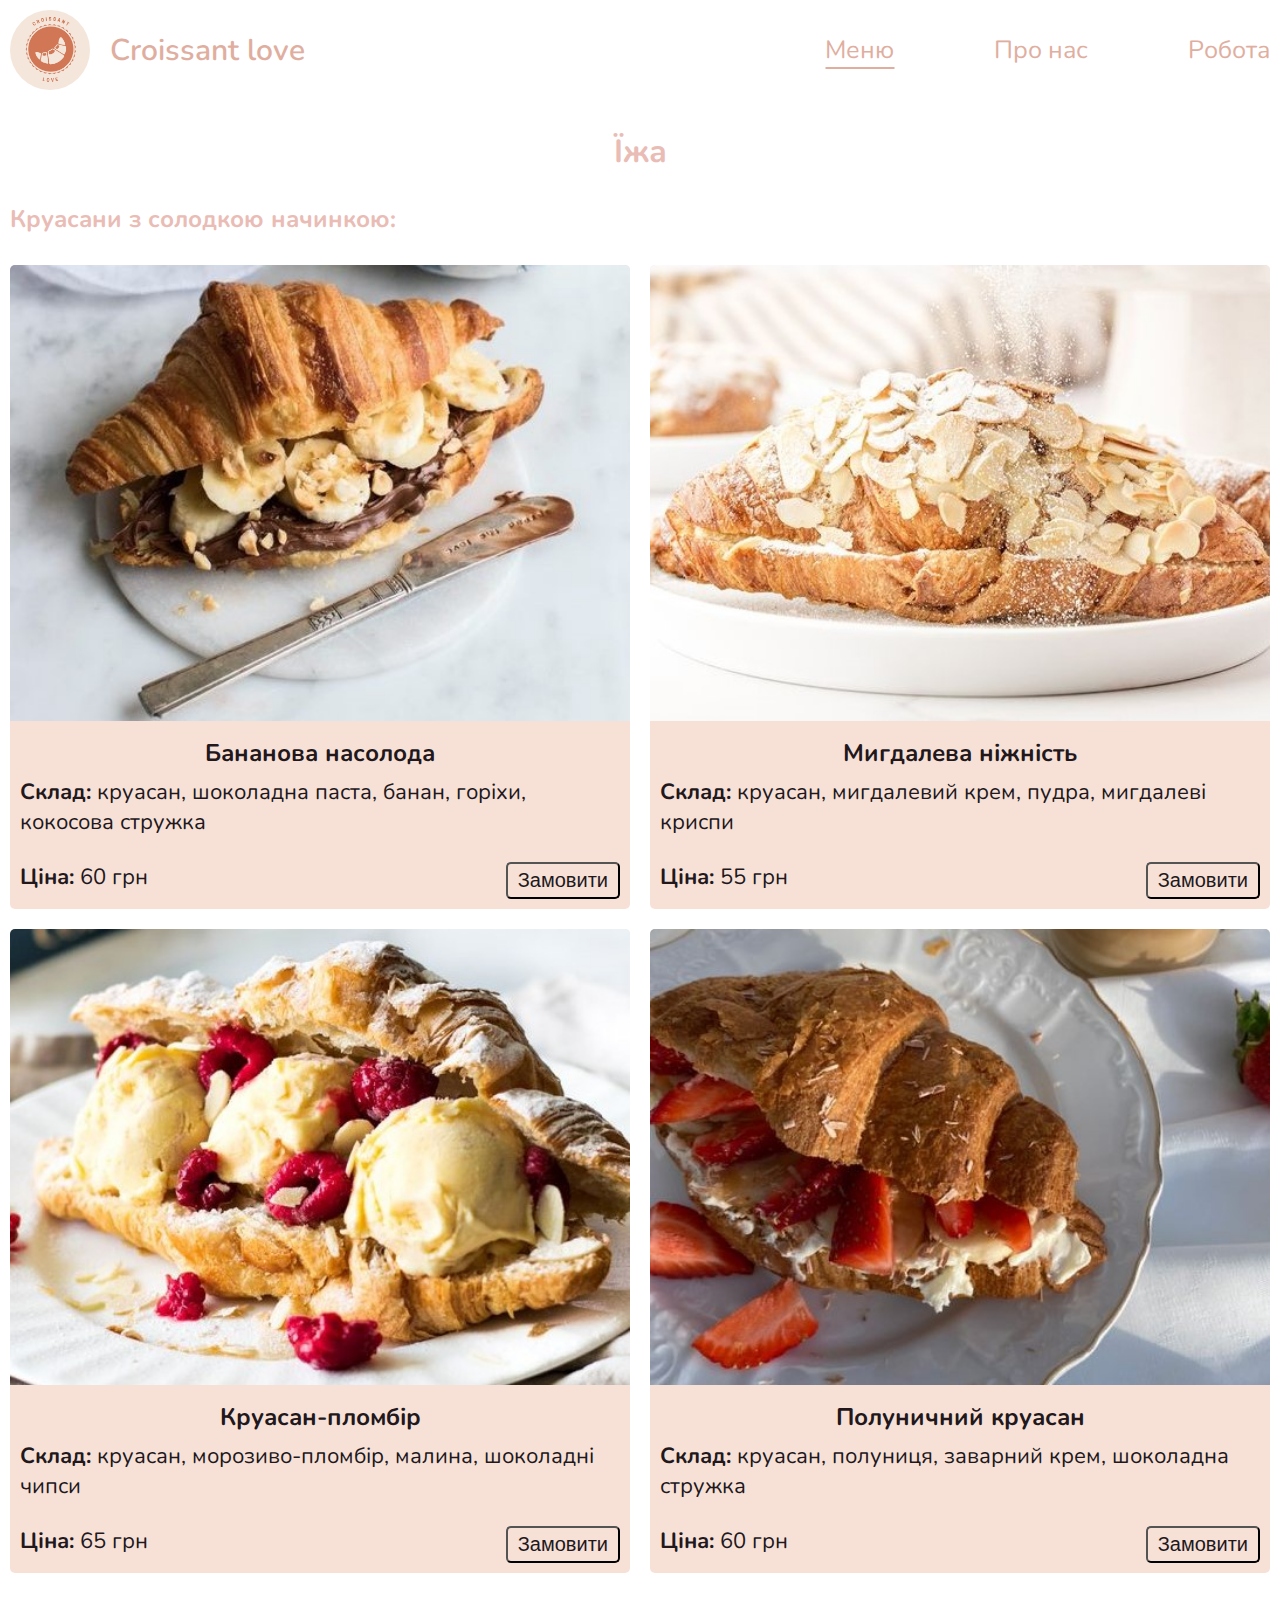
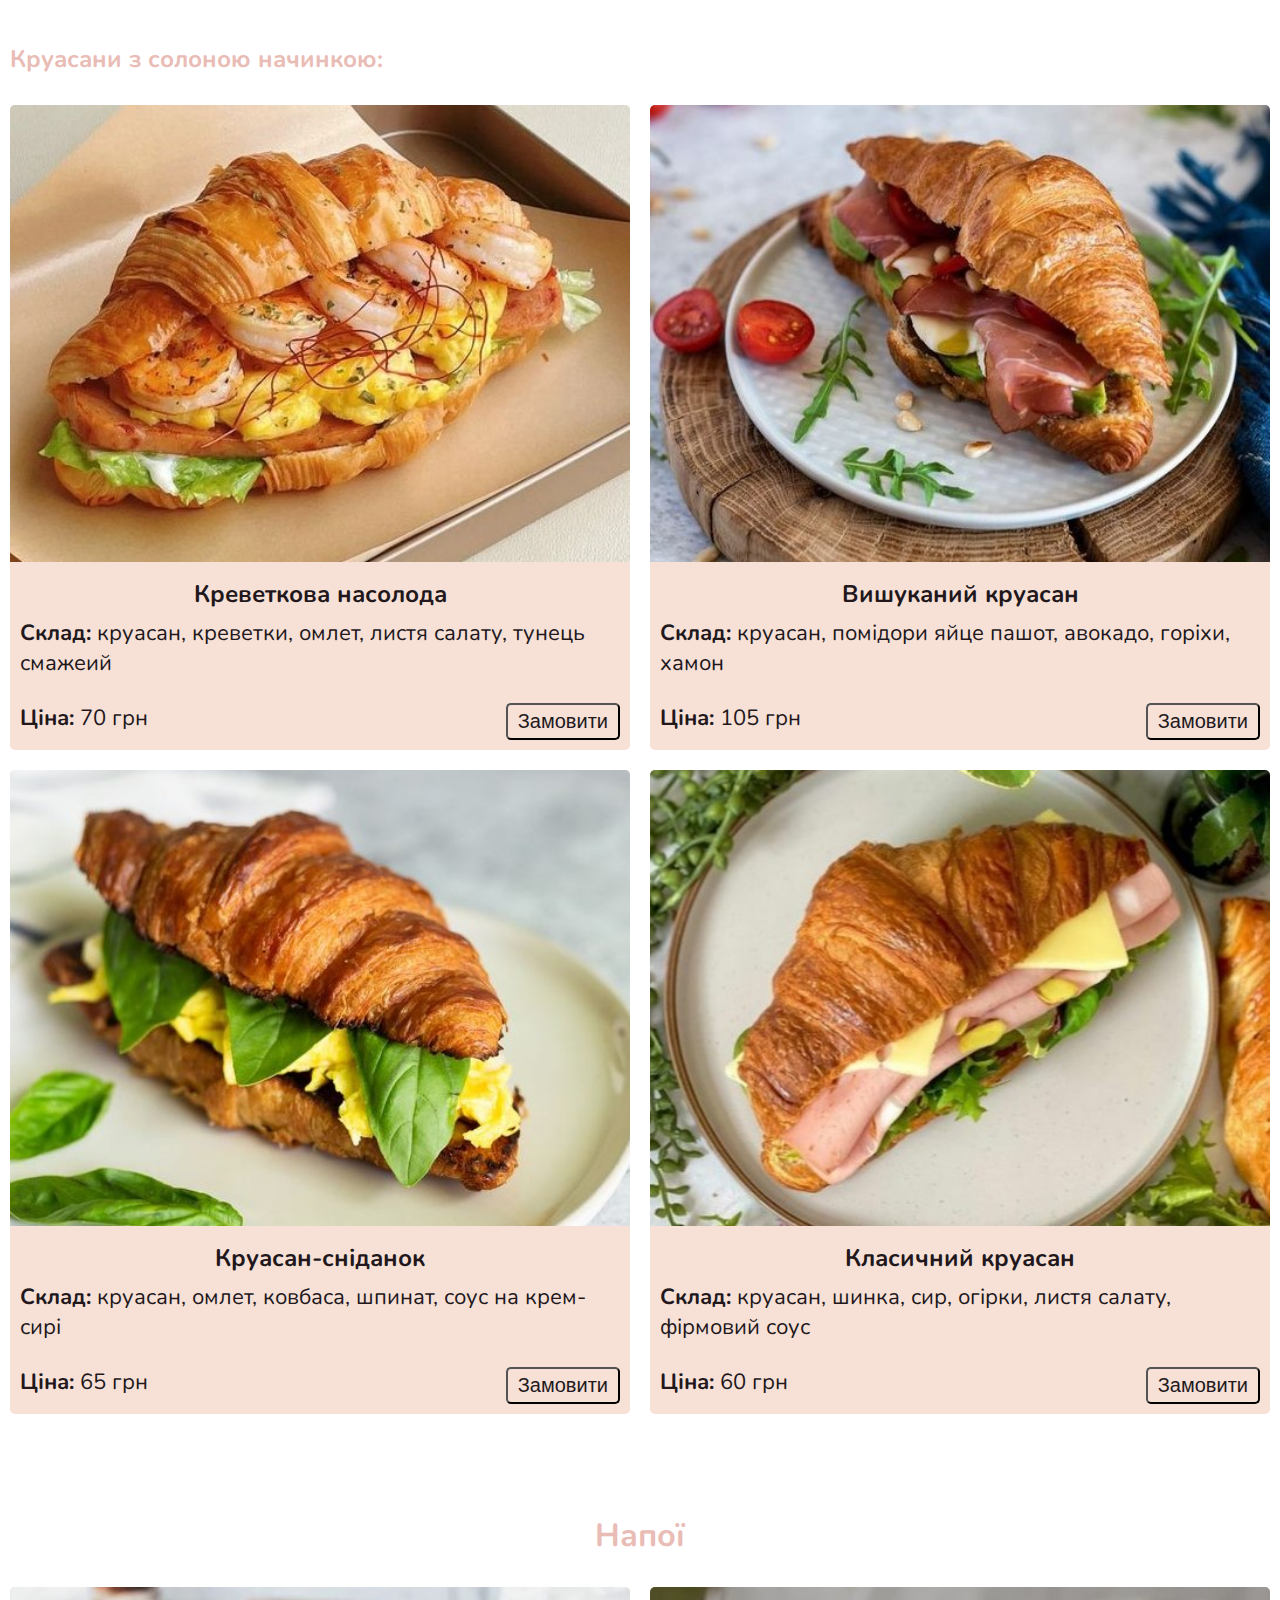
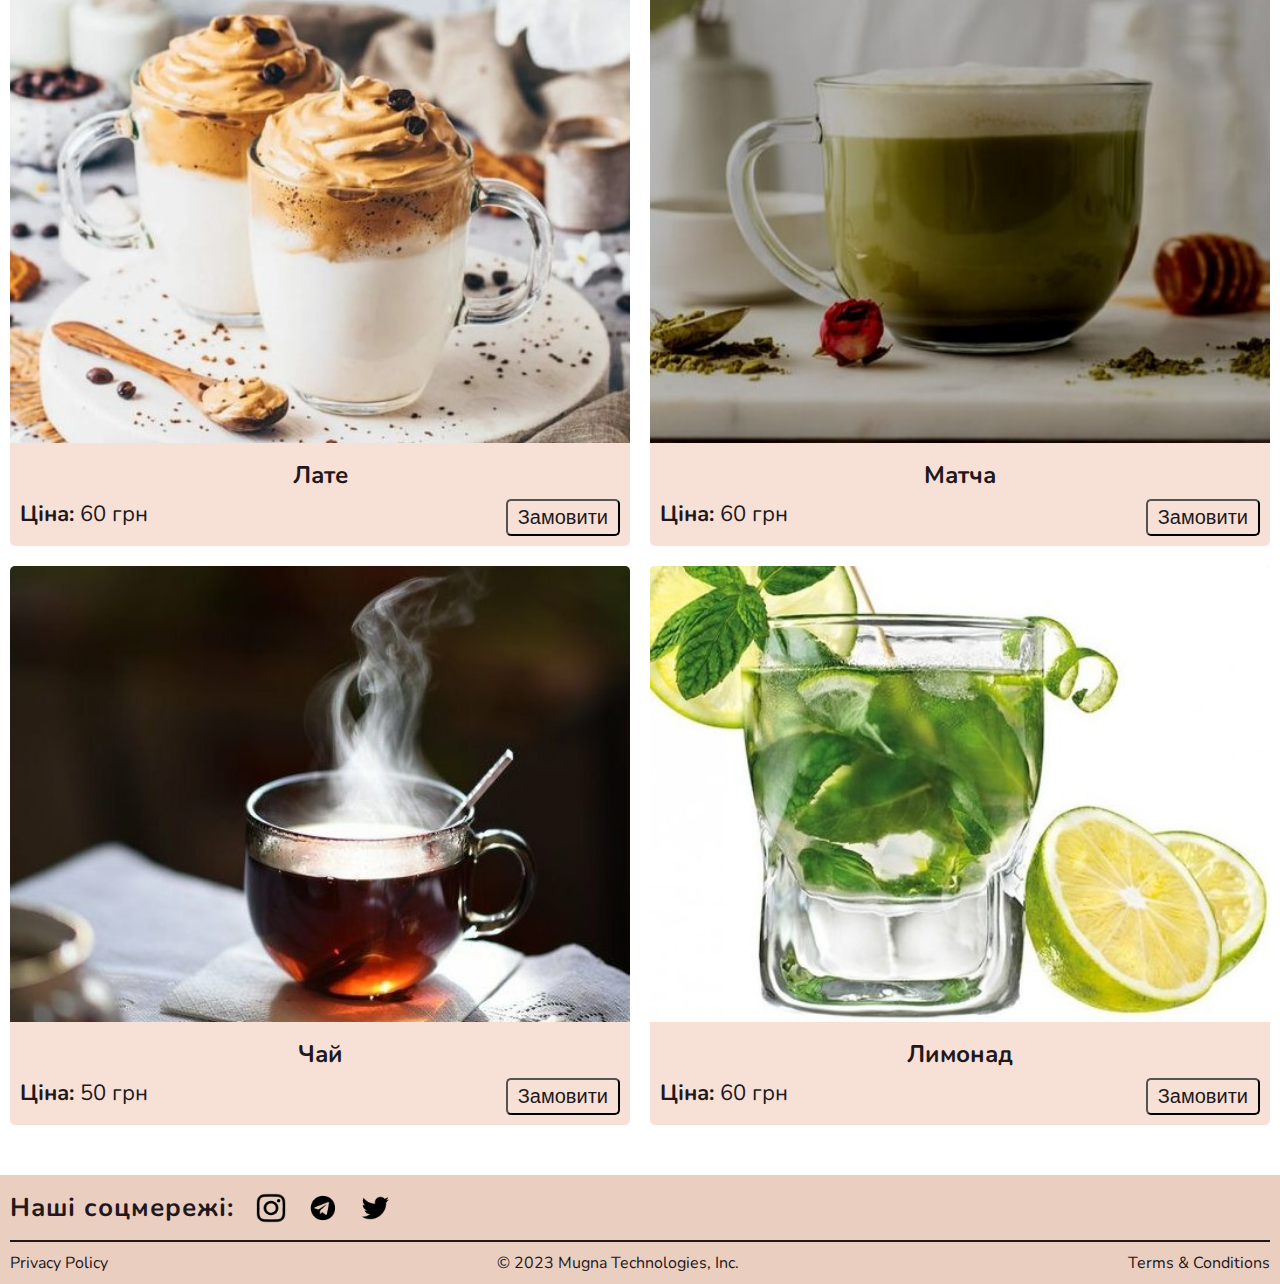
==== commit f55788f9: "Added second modal window" ====
--- a/index.html
+++ b/index.html
@@ -12,10 +12,12 @@
 <body>
     <nav class="navbar">
         <div class="navbar_container">
-            <div class="logo">
-                <a href="./index.html"><img class="logo_img" src="./img/Croissant love.png" alt=""></a>
-                <p class="logo_text">Croissant love</p>
-            </div>
+            <a href="./index.html">
+                <div class="logo">
+                    <img class="logo_img" src="./img/Croissant love.png" alt="">
+                    <p class="logo_text">Croissant love</p>
+                </div>
+            </a>
             <input type="checkbox" class="input_burger"  id="burger" />
                 <label class="burger" for="burger">
                   <span></span>
@@ -38,16 +40,46 @@
             <h2 class="title_first_part">Круасани з солодкою начинкою:</h2>
             <div class="grid">
                 <div class="grid_element">
-                    <img class="element_img" src="./img/banana.jpg" alt="Croissant with banana">
-                    <div class="element_text">
-                    <h2 class="title_element">Бананова насолода</h2>
-                    <p class="subtitle_element"><b>Склад:</b> круасан, шоколадна паста, банан, горіхи, кокосова стружка</p>
-                    <div class="price_wrapper">
-                       <p class="price_element"><b>Ціна:</b> 60 грн</p>
-                       <button class="btn_element">Замовити</button>
-                    </div>
-                    </div>
-                </div>
+                  <img class="element_img" src="./img/banana.jpg" alt="Croissant with banana">
+                    <div class="element_text">
+                     <h2 class="title_element">Бананова насолода</h2>
+                     <p class="subtitle_element"><b>Склад:</b> круасан, шоколадна паста, банан, горіхи, кокосова стружка</p>
+                        <div class="price_wrapper">
+                         <p class="price_element"><b>Ціна:</b> 60 грн</p>
+                            <div class="button_modal">
+                             <button class="btn_element">Замовити</button>
+                                <div id="myModal" class="modal hide">
+                                    <div class="modal_content">
+                                     <span class="close modal_close">&times;</span>
+                                        <div class="input_four">
+                                            <div class="input_box2">
+                                             <input type="text" name="firstName" required="required"/>
+                                             <label>Прізвище та ім'я</label>
+                                            </div>
+                                            <div class="input_box2">
+                                             <input type="tel" name="phone" required="required"/>
+                                             <label>Номер телефону</label>
+                                            </div>
+                                            <div class="input_box2">
+                                             <input type="text" name="text" required="required"/>
+                                             <label>Адреса</label>
+                                            </div>
+                                            <div class="input_box2">
+                                                <input type="time" name="time" required="required"/>
+                                                <label>Час доставки</label>
+                                            </div>
+                                        </div>
+                                        <div class="checbox_container">
+                                            <label for="myCheckbox">Вам більше 18:</label>
+                                            <input type="checkbox" id="myCheckbox" name="myCheckbox">
+                                        </div>
+                                        <button class="btn_modal2 modal_close">Замовити</button>
+                                    </div>
+                                </div>
+                            </div>
+                        </div>
+                    </div>
+                </div>  
                 <div class="grid_element">
                     <img class="element_img" src="./img/almond.jpg" alt="Croissant with almond">
                     <div class="element_text">
@@ -183,9 +215,9 @@
         <div class="footer_container">
             <div class="social_box">
             <h3 class="social">Наші соцмережі:</h3>
-            <img src="./img/instagram.png" alt="instagram">
-            <img src="./img/telegram.png" alt="telegram">
-            <img src="./img/twitter.png" alt="twitter">
+            <a href="#"><img src="./img/instagram.png" alt="instagram"></a>
+            <a href="#"><img src="./img/telegram.png" alt="telegram"></a>
+            <a href="#"><img src="./img/twitter.png" alt="twitter"></a>
             </div>
             <hr>
             <div class="privacy_box">
--- a/style.css
+++ b/style.css
@@ -14,6 +14,7 @@
 body{
 position: relative;
 }
+
 
 a,
 h1,
@@ -222,6 +223,7 @@
 
 .btn_element:hover{
     background-color: #dcbbab;
+    transition: all 0.3s linear;
 }
 
 .element_img, .staff_img{
@@ -246,10 +248,15 @@
     padding: 0px 10px;
 }
 
-.social_box > img{
+.social_box > a > img{
 filter: invert(1);
 width: 30px;
 height: 30px;
+}
+
+.social_box > a{
+display: flex;
+align-items: center;
 }
 
 .footer{
@@ -437,7 +444,7 @@
     color:#22181c;
 }
 
-#myBtn{
+.button_element{
 padding: 20px;
 background-color: #f7e1d7;
 margin-top: 50px;
@@ -447,27 +454,32 @@
 cursor: pointer;
 }
 
-#myBtn:hover{
+.button_element:hover, .btn_modal:hover{
 background-color: #dcbbab;
+transition: all 0.3s linear;
 }
 
 .modal{
-display: none;
 position: fixed;
 z-index: 999;
 left: 0;
 top: 0;
+align-self: center;
 width: 100%;
-height: 100vh;
+height: 100%;
 overflow: auto;
 background-color: rgba(0,0,0,0.7);
 }
 
+
 .modal_content{
+    position: relative;
 background-color:#f8f2f0;
-margin: 15% auto;
 padding: 20px 20px 30px 20px;
 width: 470px;
+left:50%;
+top: 50%;
+transform: translate(-50%, -50%);
 display: flex;
 border-radius: 10px;
 flex-direction: column;
@@ -480,28 +492,29 @@
 align-self: flex-end;
 }
 
-.input_three{
+.input_three, .input_four{
     display: flex;
     flex-direction: column;
     gap: 20px;
     justify-content: center;
-    align-items: center;
-  }
+    align-self: center;
+}
   
-  .input_box {
+.input_box, .input_box2 {
     position: relative;
     width: 360px;
-  }
-  .input_box img {
+}
+
+.input_box img {
     position: absolute;
     left:5%;
     top: 50%;
     transform: translateY(-50%);
     height: 24px;
     width: 24px;
-  }
+}
   
-  .input_box input {
+.input_box input {
     border-radius: 10px;
     background: white;
     font-size: 18px;
@@ -511,9 +524,27 @@
     width: 100%;
     padding-left: 15%;
     border: 3px;
-  }
+}
+
+.input_box2 input{
+border-top: none;
+border-left: none;
+border-right: none;
+border-bottom: 2px solid #e9bcb5;
+font-size: 18px;
+height: 50px;
+width: 100%;
+padding-left: 5%;
+background: #f8f2f0;
+font-weight: 500;
+}
+
+.input_box2:nth-child(4) input{
+    padding-left: 3%;
+}
+
   
-  .input_box label {
+.input_box label {
     position: absolute;
     top: 50%;
     left: 15%;
@@ -522,17 +553,46 @@
     opacity: 0.5;
     font-weight: 500;
     color:#22181c;
-  }
+}
+
+.input_box2 label {
+    position: absolute;
+    top: 50%;
+    left: 5%;
+    transform: translateY(-50%);
+    pointer-events: none;
+    opacity: 0.5;
+    font-weight: 500;
+    color:#22181c;
+}
+
+.input_box2:nth-child(4) label{
+left: 20%;
+}
   
-  .input_box input:focus,
-  .input_box input:valid{
+.input_box input:focus,
+.input_box input:valid,
+.input_box2 input:focus,
+.input_box2 input:valid{
     outline-color:#e9bcb5;
-  }
+    border-color: #e9bcb5;
+}
   
-  .input_box input:focus ~ label,
-  .input_box input:valid ~ label {
+.input_box input:focus ~ label,
+.input_box input:valid ~ label,
+.input_box2 input:focus ~ label,
+.input_box2 input:valid ~ label {
    z-index: -1;
-  }
+}
+
+.checbox_container{
+    margin-left: 35px;
+    margin-top: 30px;
+    display: flex;
+    align-items: center;
+    gap: 15px;
+    color: #22181c;
+}
 
 .btn_modal{
 align-self: flex-end;
@@ -542,6 +602,30 @@
 font-size: 14px;
 background-color: #f7e1d7;
 border: 1px solid #22181c;
+color: #22181c;
+cursor: pointer;
+}
+
+.btn_modal2{
+    align-self: flex-end;
+    margin-top: 20px;
+    padding: 10px;
+    font-size: 14px;
+    background-color: #f7e1d7;
+    border: 1px solid #22181c;
+    color: #22181c;
+    cursor: pointer;
+}
+
+.show {
+    display: block;
+}
+.hide {
+    display: none;
+}
+
+.close{
+cursor: pointer;
 }
 
 @media (max-width: 1320.98px){
@@ -763,12 +847,21 @@
     width: 380px;
     }
 
-    .input_box{
+    .input_box, .input_box2{
     width: 330px;
     }
 
     .btn_modal{
     margin-top: 30px;
+    }
+
+    .btn_modal2{
+        margin-top: 10px;
+    }
+
+    .checbox_container{
+        margin-left: 5px;
+        gap: 10px;
     }
 }
 
@@ -785,7 +878,6 @@
 font-size: 20px;
 }
 
-
 .grid{
     grid-template-columns: repeat(auto-fill, minmax(300px, 1fr));
 }
@@ -794,8 +886,6 @@
     width: 25px;
    height: 25px;
 }
-
-
 
 .social{
     font-size: 20px;
@@ -833,16 +923,13 @@
         .subtitle_staff{
         font-size: 15px;
         }
+
         .modal_content{
             width: 300px;
         }
         
-        .input_box{
+        .input_box, .input_box2{
             width: 270px;
-        }
-        
-        .btn_modal{
-            margin-top: 30px;
         }
 
         .input_box img {
@@ -850,7 +937,7 @@
             width: 18px;
         }
 
-        .input_box input{
+        .input_box input, .input_box2 input{
         height: 50px;
         font-size: 16px;
         }
@@ -858,7 +945,10 @@
         .modal_content{
             padding: 15px 20px 25px 20px;
         }
-
+        .input_box2:nth-child(4) label{
+            left: 23%;
+            }
+        
 }
 
 .input_burger:checked  ~ .container_list{
